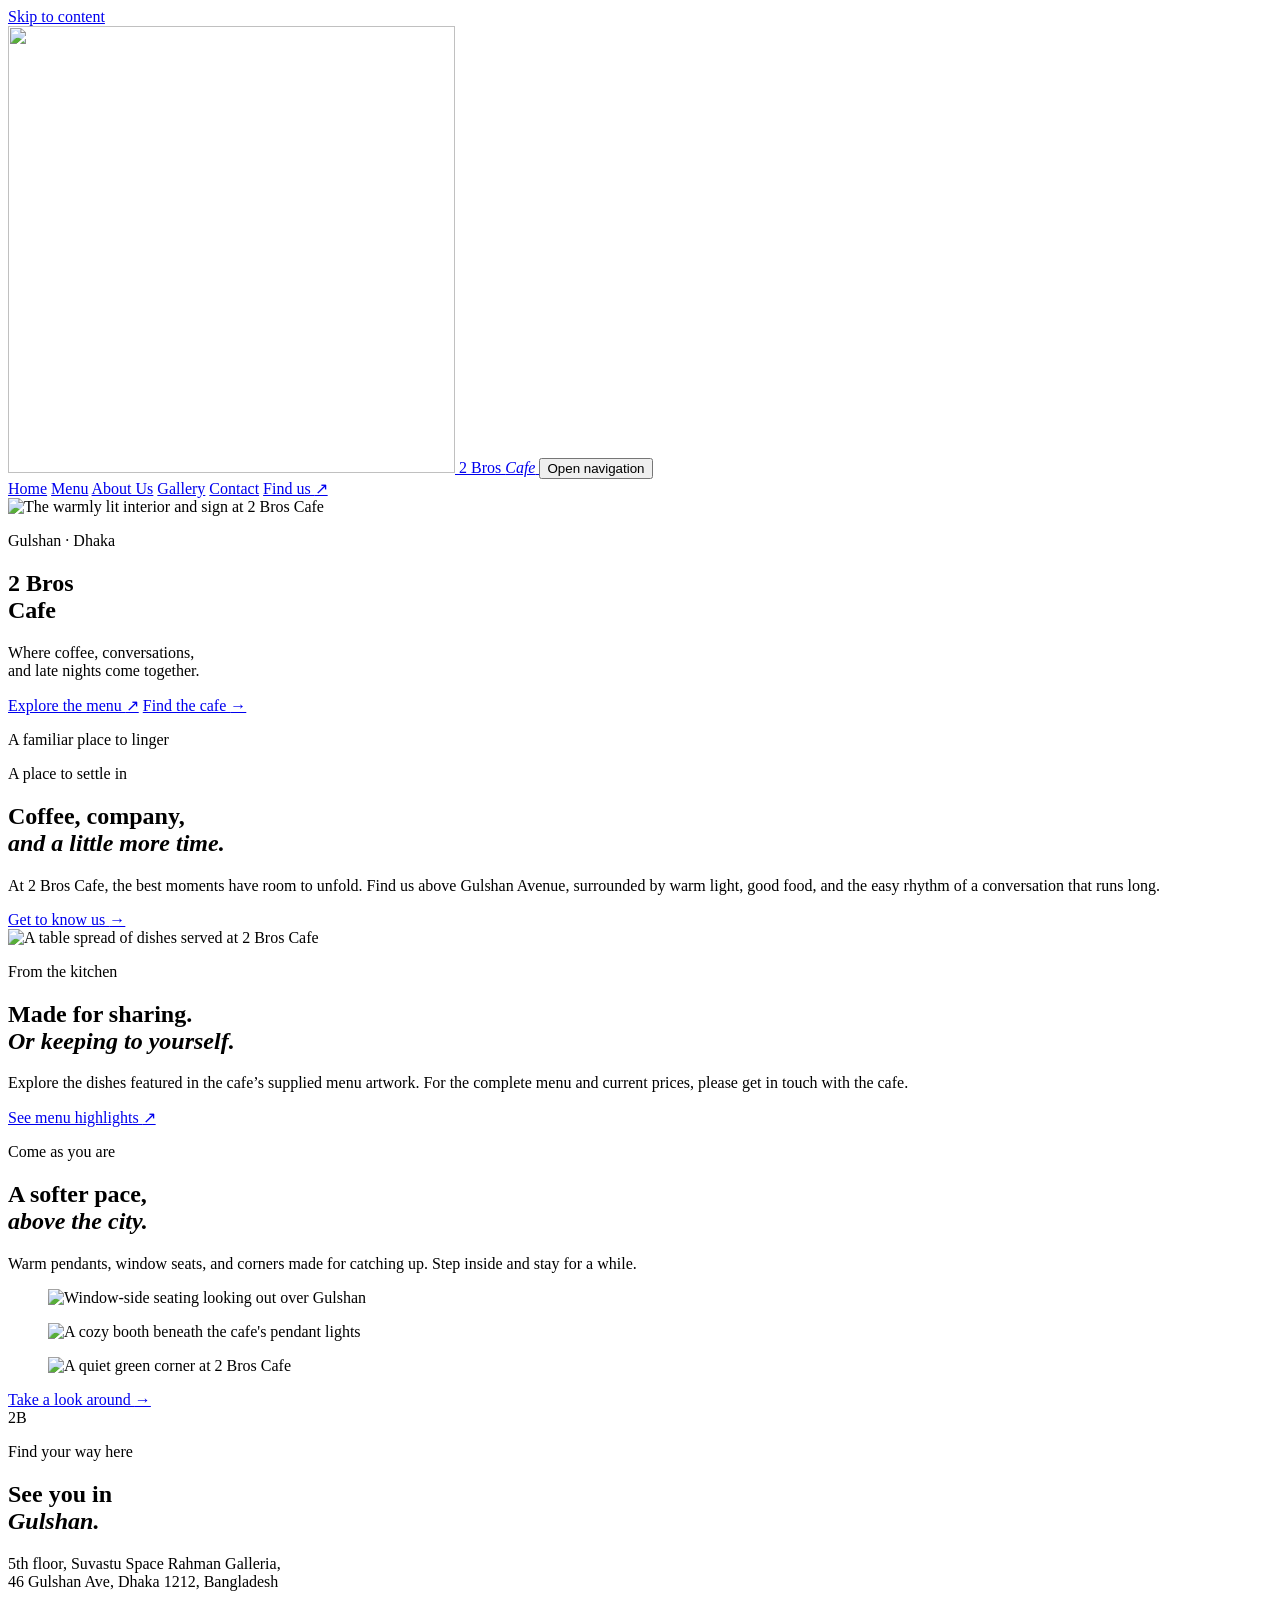
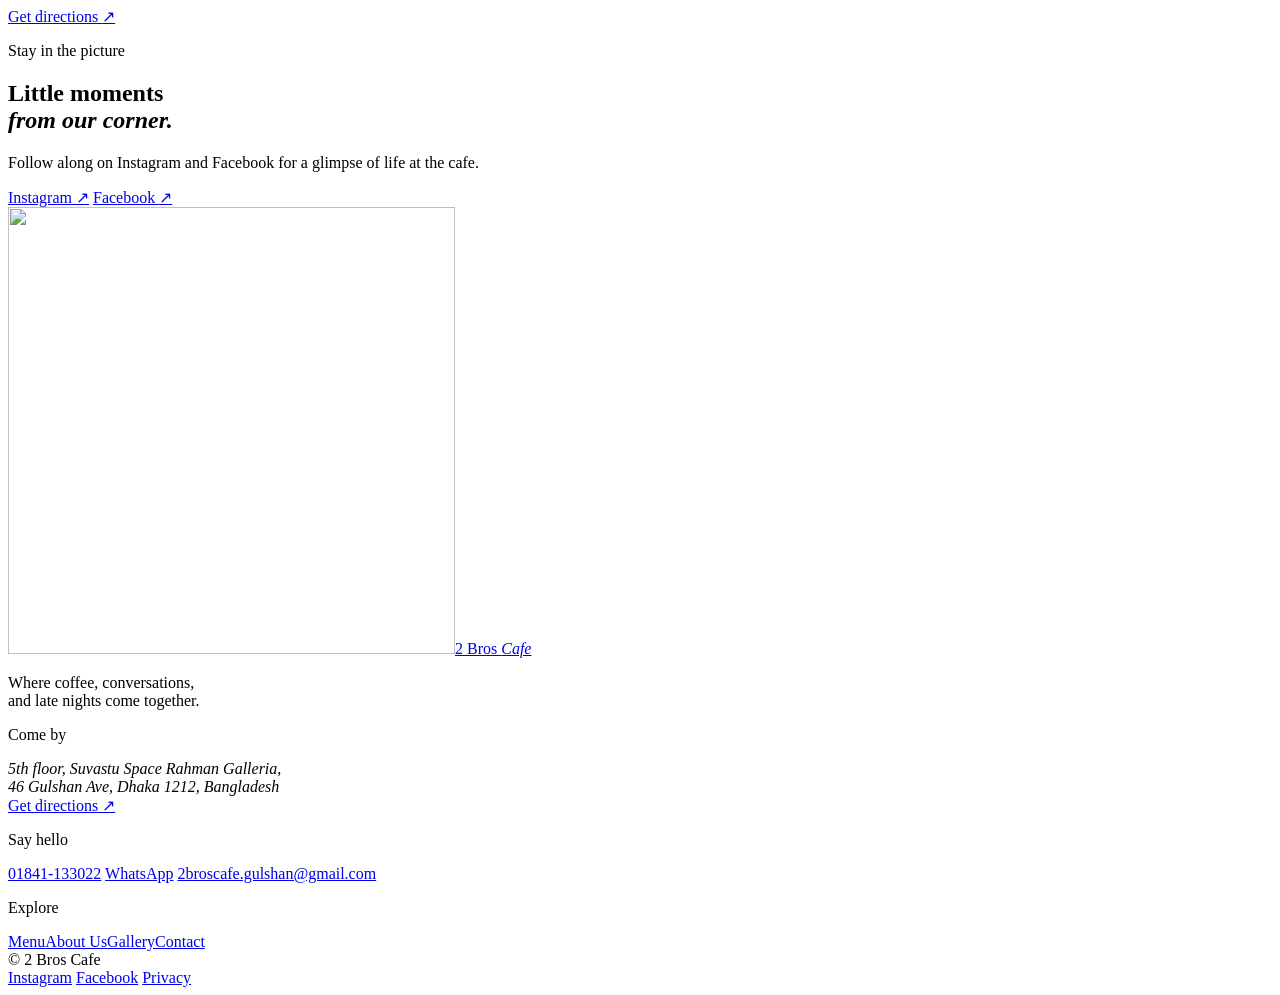
==== index.html @ 43a290ce "Add files via upload" ====
<!doctype html>
<html lang="en">
<head>
  <meta charset="utf-8">
  <meta name="viewport" content="width=device-width, initial-scale=1">
  <meta name="theme-color" content="#18352b">
  <meta name="description" content="Discover 2 Bros Cafe in Gulshan, Dhaka — a place where coffee, conversations, and late nights come together.">
  <meta property="og:type" content="website">
  <meta property="og:title" content="2 Bros Cafe | Gulshan, Dhaka">
  <meta property="og:description" content="Where coffee, conversations, and late nights come together. Visit 2 Bros Cafe in Gulshan, Dhaka.">
  <meta property="og:image" content="Assets/banner.jpg">
  <meta name="twitter:card" content="summary_large_image">
  <title>2 Bros Cafe | Coffee & conversations in Gulshan, Dhaka</title>
  <link rel="icon" href="favicon.svg" type="image/svg+xml">
  <link rel="manifest" href="manifest.webmanifest">
  <link rel="stylesheet" href="css/style.css">
  <link rel="stylesheet" href="css/responsive.css">
  <script src="js/site-config.js" defer></script>
  <script src="js/main.js" defer></script>
  <script type="application/ld+json">
  {
    "@context": "https://schema.org",
    "@type": "CafeOrCoffeeShop",
    "name": "2 Bros Cafe",
    "description": "Where coffee, conversations, and late nights come together.",
    "image": "Assets/banner.jpg",
    "telephone": "+8801841133022",
    "email": "2broscafe.gulshan@gmail.com",
    "address": {
      "@type": "PostalAddress",
      "streetAddress": "5th floor, Suvastu Space Rahman Galleria, 46 Gulshan Ave",
      "addressLocality": "Dhaka",
      "postalCode": "1212",
      "addressCountry": "BD"
    },
    "geo": {
      "@type": "GeoCoordinates",
      "latitude": 23.78345,
      "longitude": 90.41693
    },
    "sameAs": [
      "https://www.facebook.com/2broscafe.gulshan1/",
      "https://www.instagram.com/2broscafegulshan/?hl=en"
    ]
  }
  </script>
</head>
<body>
  <a class="skip-link" href="#main">Skip to content</a>
  <header class="site-header">
    <a class="brand" href="index.html" aria-label="2 Bros Cafe home">
      <img src="Assets/logo.jpg" width="447" height="447" alt="">
      <span>2 Bros <em>Cafe</em></span>
    </a>
    <button class="nav-toggle" type="button" aria-expanded="false" aria-controls="primary-nav">
      <span class="sr-only">Open navigation</span>
      <span class="nav-toggle__line"></span><span class="nav-toggle__line"></span>
    </button>
    <nav class="primary-nav" id="primary-nav" aria-label="Main navigation">
      <a href="index.html" aria-current="page">Home</a>
      <a href="menu.html">Menu</a>
      <a href="about.html">About Us</a>
      <a href="gallery.html">Gallery</a>
      <a href="contact.html">Contact</a>
      <a class="nav-cta" href="contact.html">Find us <span aria-hidden="true">↗</span></a>
    </nav>
  </header>

  <main id="main">
    <section class="hero">
      <img class="hero__image" src="Assets/banner.jpg" width="735" height="272" alt="The warmly lit interior and sign at 2 Bros Cafe" fetchpriority="high">
      <div class="hero__shade"></div>
      <div class="hero__content">
        <p class="eyebrow eyebrow--light">Gulshan · Dhaka</p>
        <h1>2 Bros<br><span>Cafe</span></h1>
        <p class="hero__tagline">Where coffee, conversations,<br class="desktop-break"> and late nights come together.</p>
        <div class="hero__actions">
          <a class="button button--light" href="menu.html">Explore the menu <span aria-hidden="true">↗</span></a>
          <a class="text-link text-link--light" href="contact.html">Find the cafe <span aria-hidden="true">→</span></a>
        </div>
      </div>
      <p class="hero__vertical" aria-hidden="true">A familiar place to linger</p>
    </section>

    <section class="intro section-wrap">
      <p class="eyebrow">A place to settle in</p>
      <div class="intro__grid">
        <h2>Coffee, company,<br><em>and a little more time.</em></h2>
        <div class="intro__copy">
          <p>At 2 Bros Cafe, the best moments have room to unfold. Find us above Gulshan Avenue, surrounded by warm light, good food, and the easy rhythm of a conversation that runs long.</p>
          <a class="text-link" href="about.html">Get to know us <span aria-hidden="true">→</span></a>
        </div>
      </div>
    </section>

    <section class="feature feature--food">
      <div class="feature__image">
        <img src="Assets/food-1.jpg" width="480" height="359" alt="A table spread of dishes served at 2 Bros Cafe" loading="lazy">
      </div>
      <div class="feature__copy">
        <p class="eyebrow eyebrow--light">From the kitchen</p>
        <h2>Made for sharing.<br><em>Or keeping to yourself.</em></h2>
        <p>Explore the dishes featured in the cafe’s supplied menu artwork. For the complete menu and current prices, please get in touch with the cafe.</p>
        <a class="button button--outline-light" href="menu.html">See menu highlights <span aria-hidden="true">↗</span></a>
      </div>
    </section>

    <section class="spaces section-wrap">
      <div class="spaces__heading">
        <div>
          <p class="eyebrow">Come as you are</p>
          <h2>A softer pace,<br><em>above the city.</em></h2>
        </div>
        <p>Warm pendants, window seats, and corners made for catching up. Step inside and stay for a while.</p>
      </div>
      <div class="spaces__images">
        <figure class="spaces__image spaces__image--tall">
          <img src="Assets/interior-7.jpg" width="1080" height="1351" alt="Window-side seating looking out over Gulshan" loading="lazy">
        </figure>
        <figure class="spaces__image spaces__image--wide">
          <img src="Assets/interior-2.jpg" width="494" height="619" alt="A cozy booth beneath the cafe's pendant lights" loading="lazy">
        </figure>
        <figure class="spaces__image spaces__image--small">
          <img src="Assets/interior-11.jpg" width="1080" height="1351" alt="A quiet green corner at 2 Bros Cafe" loading="lazy">
        </figure>
      </div>
      <a class="text-link spaces__link" href="gallery.html">Take a look around <span aria-hidden="true">→</span></a>
    </section>

    <section class="visit-band">
      <div class="visit-band__ornament" aria-hidden="true">2B</div>
      <div>
        <p class="eyebrow eyebrow--light">Find your way here</p>
        <h2>See you in<br><em>Gulshan.</em></h2>
      </div>
      <div class="visit-band__details">
        <p>5th floor, Suvastu Space Rahman Galleria,<br>46 Gulshan Ave, Dhaka 1212, Bangladesh</p>
        <a class="button button--light" href="https://www.google.com/maps/dir/?api=1&amp;destination=23.78345%2C90.41693" target="_blank" rel="noopener noreferrer">Get directions <span aria-hidden="true">↗</span></a>
      </div>
    </section>

    <section class="social-note section-wrap">
      <p class="eyebrow">Stay in the picture</p>
      <h2>Little moments<br><em>from our corner.</em></h2>
      <p>Follow along on Instagram and Facebook for a glimpse of life at the cafe.</p>
      <div class="social-note__links">
        <a class="text-link" href="https://www.instagram.com/2broscafegulshan/?hl=en" target="_blank" rel="noopener noreferrer">Instagram <span aria-hidden="true">↗</span></a>
        <a class="text-link" href="https://www.facebook.com/2broscafe.gulshan1/" target="_blank" rel="noopener noreferrer">Facebook <span aria-hidden="true">↗</span></a>
      </div>
    </section>
  </main>

  <footer class="site-footer">
    <div class="footer-main">
      <div class="footer-brand">
        <a class="brand brand--footer" href="index.html"><img src="Assets/logo.jpg" width="447" height="447" alt=""><span>2 Bros <em>Cafe</em></span></a>
        <p>Where coffee, conversations,<br>and late nights come together.</p>
      </div>
      <div class="footer-contact">
        <p class="footer-label">Come by</p>
        <address>5th floor, Suvastu Space Rahman Galleria,<br>46 Gulshan Ave, Dhaka 1212, Bangladesh</address>
        <a href="https://www.google.com/maps/dir/?api=1&amp;destination=23.78345%2C90.41693" target="_blank" rel="noopener noreferrer">Get directions ↗</a>
      </div>
      <div class="footer-contact">
        <p class="footer-label">Say hello</p>
        <a href="tel:+8801841133022">01841-133022</a>
        <a href="https://wa.me/8801841133022" target="_blank" rel="noopener noreferrer">WhatsApp</a>
        <a href="mailto:2broscafe.gulshan@gmail.com">2broscafe.gulshan@gmail.com</a>
      </div>
      <div class="footer-nav">
        <p class="footer-label">Explore</p>
        <a href="menu.html">Menu</a><a href="about.html">About Us</a><a href="gallery.html">Gallery</a><a href="contact.html">Contact</a>
      </div>
    </div>
    <div class="footer-bottom">
      <span>© <span data-year></span> 2 Bros Cafe</span>
      <div class="footer-social">
        <a href="https://www.instagram.com/2broscafegulshan/?hl=en" target="_blank" rel="noopener noreferrer">Instagram</a>
        <a href="https://www.facebook.com/2broscafe.gulshan1/" target="_blank" rel="noopener noreferrer">Facebook</a>
        <a href="privacy.html">Privacy</a>
      </div>
    </div>
  </footer>
</body>
</html>
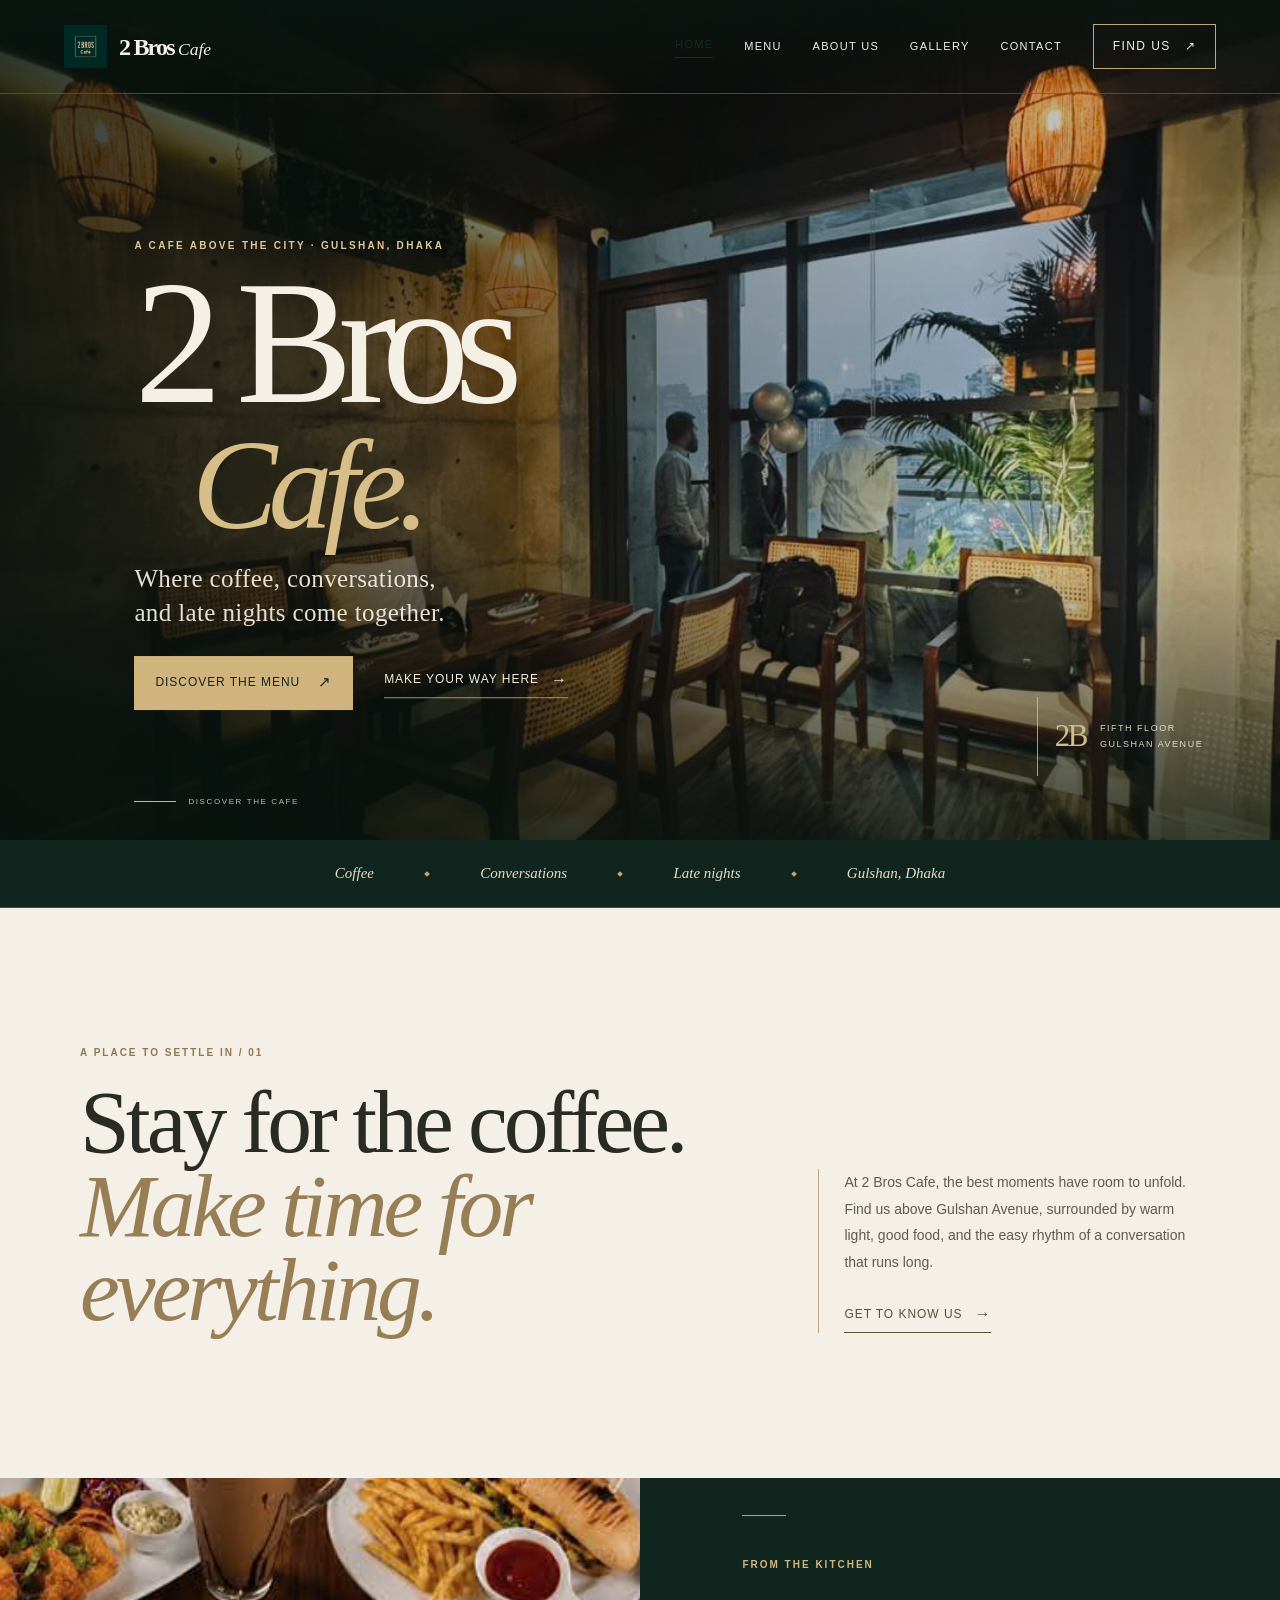
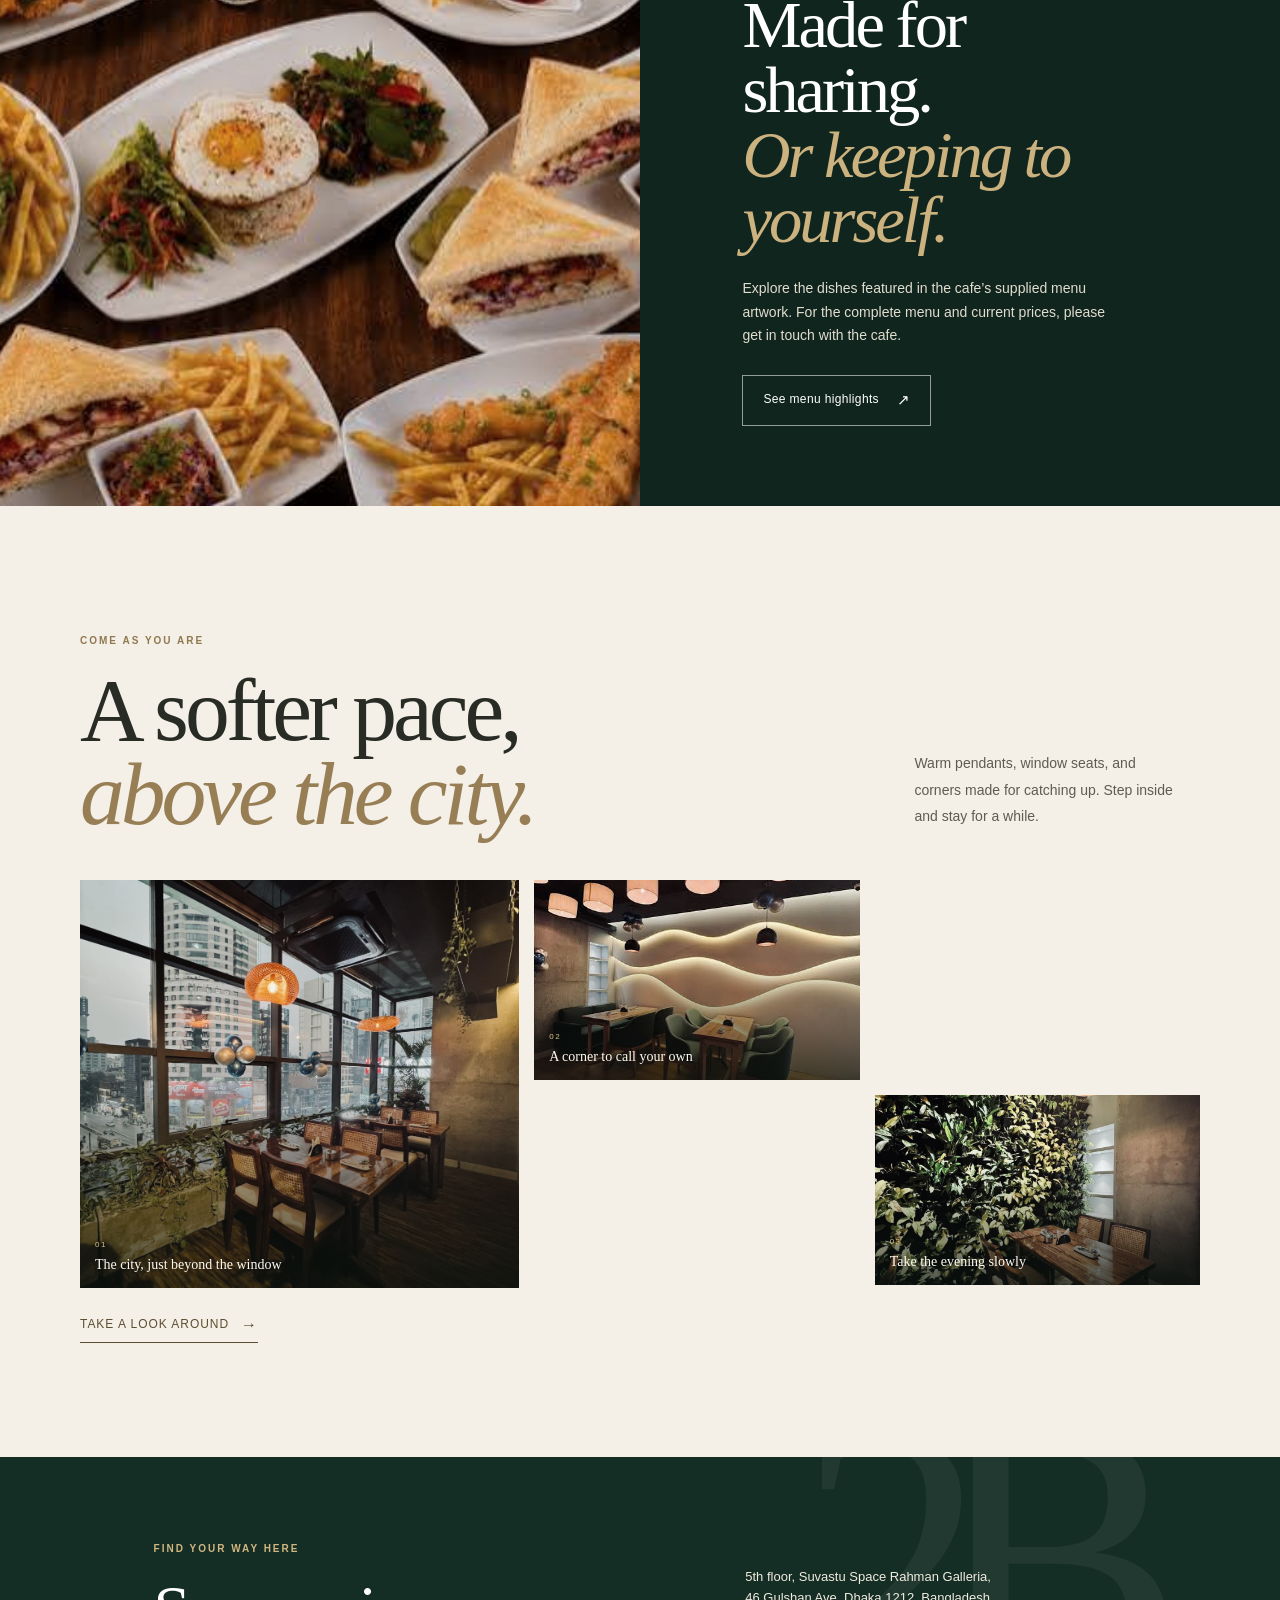
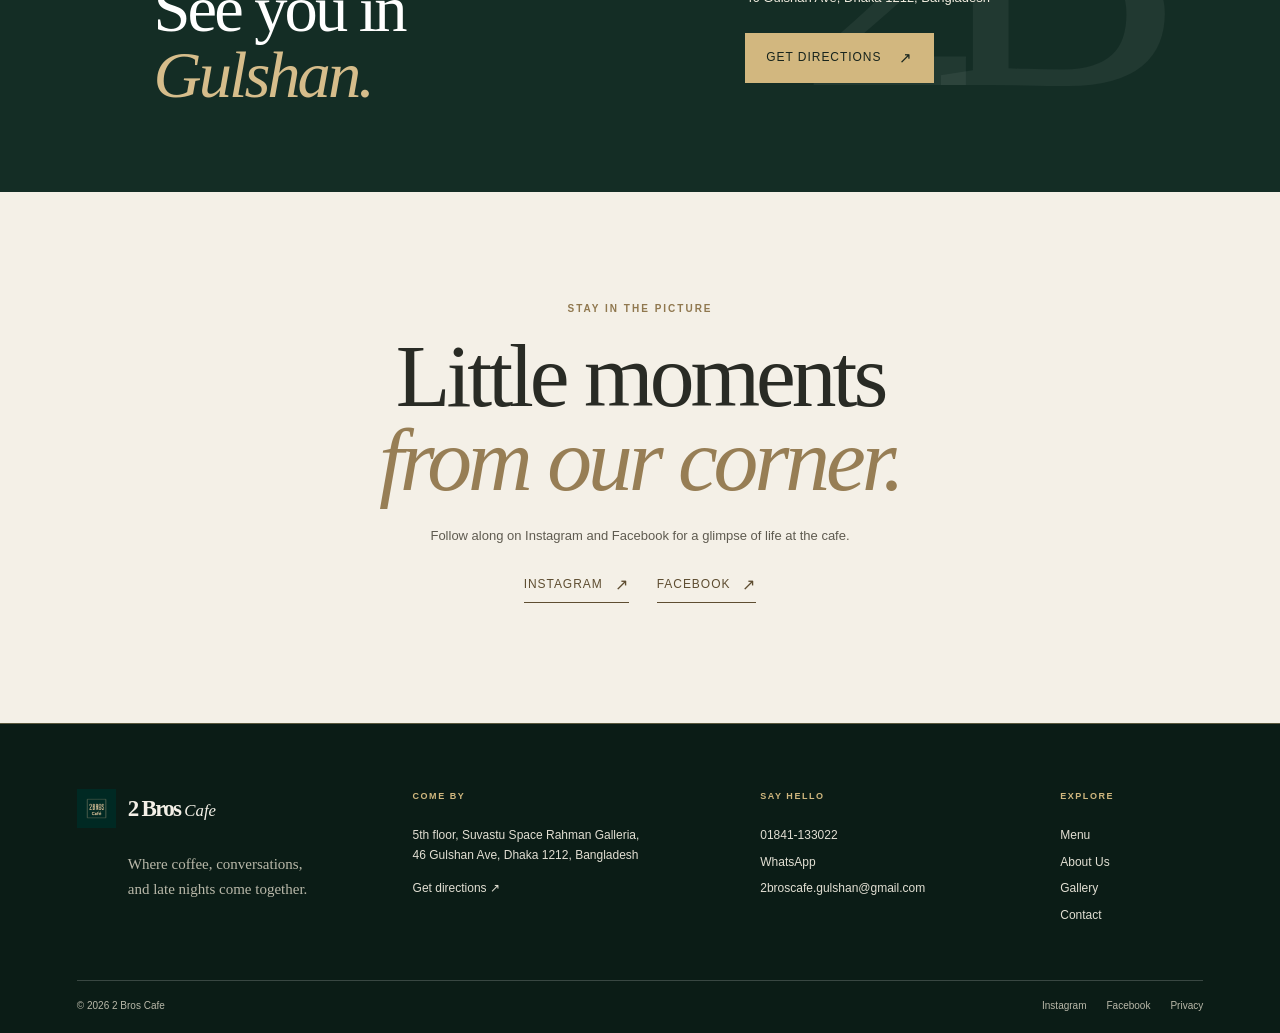
==== commit 0970a84d: "Elevate cafe site with editorial luxury design Co-authored-by: Copilot App <223556219+Copilot@users." ====
--- a/index.html
+++ b/index.html
@@ -47,7 +47,7 @@
 </head>
 <body>
   <a class="skip-link" href="#main">Skip to content</a>
-  <header class="site-header">
+  <header class="site-header site-header--hero">
     <a class="brand" href="index.html" aria-label="2 Bros Cafe home">
       <img src="Assets/logo.jpg" width="447" height="447" alt="">
       <span>2 Bros <em>Cafe</em></span>
@@ -67,25 +67,33 @@
   </header>
 
   <main id="main">
-    <section class="hero">
-      <img class="hero__image" src="Assets/banner.jpg" width="735" height="272" alt="The warmly lit interior and sign at 2 Bros Cafe" fetchpriority="high">
+    <section class="hero hero--premium">
+      <img class="hero__image" src="Assets/interior-10.jpg" width="1080" height="1351" alt="A softly illuminated dining room at 2 Bros Cafe" fetchpriority="high">
       <div class="hero__shade"></div>
       <div class="hero__content">
-        <p class="eyebrow eyebrow--light">Gulshan · Dhaka</p>
-        <h1>2 Bros<br><span>Cafe</span></h1>
+        <p class="eyebrow eyebrow--light">A cafe above the city <span aria-hidden="true">·</span> Gulshan, Dhaka</p>
+        <h1>2 Bros<br><em>Cafe.</em></h1>
         <p class="hero__tagline">Where coffee, conversations,<br class="desktop-break"> and late nights come together.</p>
         <div class="hero__actions">
-          <a class="button button--light" href="menu.html">Explore the menu <span aria-hidden="true">↗</span></a>
-          <a class="text-link text-link--light" href="contact.html">Find the cafe <span aria-hidden="true">→</span></a>
+          <a class="button button--light" href="menu.html">Discover the menu <span aria-hidden="true">↗</span></a>
+          <a class="text-link text-link--light" href="contact.html">Make your way here <span aria-hidden="true">→</span></a>
         </div>
       </div>
-      <p class="hero__vertical" aria-hidden="true">A familiar place to linger</p>
+      <div class="hero__signature">
+        <span class="hero__signature-mark" aria-hidden="true">2B</span>
+        <span>Fifth floor<br>Gulshan Avenue</span>
+      </div>
+      <a class="hero__scroll" href="#first-look"><span class="hero__scroll-line" aria-hidden="true"></span><span>Discover the cafe</span></a>
     </section>
 
-    <section class="intro section-wrap">
-      <p class="eyebrow">A place to settle in</p>
+    <div class="home-ribbon" aria-label="Coffee, conversations, and late nights">
+      <span>Coffee</span><i aria-hidden="true"></i><span>Conversations</span><i aria-hidden="true"></i><span>Late nights</span><i aria-hidden="true"></i><span>Gulshan, Dhaka</span>
+    </div>
+
+    <section class="intro section-wrap" id="first-look">
+      <p class="eyebrow">A place to settle in <span aria-hidden="true">/</span> 01</p>
       <div class="intro__grid">
-        <h2>Coffee, company,<br><em>and a little more time.</em></h2>
+        <h2>Stay for the coffee.<br><em>Make time for everything.</em></h2>
         <div class="intro__copy">
           <p>At 2 Bros Cafe, the best moments have room to unfold. Find us above Gulshan Avenue, surrounded by warm light, good food, and the easy rhythm of a conversation that runs long.</p>
           <a class="text-link" href="about.html">Get to know us <span aria-hidden="true">→</span></a>
@@ -116,12 +124,15 @@
       <div class="spaces__images">
         <figure class="spaces__image spaces__image--tall">
           <img src="Assets/interior-7.jpg" width="1080" height="1351" alt="Window-side seating looking out over Gulshan" loading="lazy">
+          <figcaption><span>01</span> The city, just beyond the window</figcaption>
         </figure>
         <figure class="spaces__image spaces__image--wide">
           <img src="Assets/interior-2.jpg" width="494" height="619" alt="A cozy booth beneath the cafe's pendant lights" loading="lazy">
+          <figcaption><span>02</span> A corner to call your own</figcaption>
         </figure>
         <figure class="spaces__image spaces__image--small">
           <img src="Assets/interior-11.jpg" width="1080" height="1351" alt="A quiet green corner at 2 Bros Cafe" loading="lazy">
+          <figcaption><span>03</span> Take the evening slowly</figcaption>
         </figure>
       </div>
       <a class="text-link spaces__link" href="gallery.html">Take a look around <span aria-hidden="true">→</span></a>
--- a/css/style.css
+++ b/css/style.css
@@ -0,0 +1,382 @@
+@charset "UTF-8";
+:root {
+  color-scheme: light;
+  --forest: #18352b;
+  --forest-deep: #10251e;
+  --ink: #292b25;
+  --muted: #6d6c61;
+  --paper: #f3efe6;
+  --cream: #e7dece;
+  --sage: #a9ad8b;
+  --line: rgba(41, 43, 37, .2);
+  --serif: Georgia, "Times New Roman", serif;
+  --sans: "Segoe UI", Arial, sans-serif;
+}
+* { box-sizing: border-box; }
+html { scroll-behavior: smooth; }
+body { margin: 0; background: var(--paper); color: var(--ink); font-family: var(--sans); font-size: 16px; line-height: 1.65; }
+img { display: block; max-width: 100%; }
+a { color: inherit; }
+button { font: inherit; }
+.sr-only { position: absolute; width: 1px; height: 1px; padding: 0; margin: -1px; overflow: hidden; clip: rect(0,0,0,0); white-space: nowrap; border: 0; }
+.skip-link { position: absolute; top: 12px; left: 12px; z-index: 20; padding: 12px 16px; background: var(--paper); color: var(--forest); transform: translateY(-150%); }
+.skip-link:focus { transform: none; }
+:focus-visible { outline: 3px solid #bc6e3d; outline-offset: 4px; }
+.site-header { height: 82px; padding: 0 clamp(22px, 5vw, 78px); display: flex; align-items: center; justify-content: space-between; background: var(--paper); position: relative; z-index: 5; }
+.brand { display: inline-flex; gap: 12px; align-items: center; text-decoration: none; color: var(--forest); font-family: var(--serif); font-size: 24px; font-weight: 700; letter-spacing: -.06em; line-height: 1; }
+.brand img { width: 43px; height: 43px; object-fit: cover; }
+.brand em { font-size: .73em; font-weight: 400; letter-spacing: 0; }
+.primary-nav { display: flex; align-items: center; gap: clamp(18px, 2.4vw, 38px); }
+.primary-nav a, .footer-main a, .footer-bottom a { text-decoration: none; }
+.primary-nav > a:not(.nav-cta) { font-size: 13px; letter-spacing: .03em; color: #494a42; transition: color .2s ease; }
+.primary-nav > a:hover, .footer-main a:hover, .footer-bottom a:hover { color: #a95732; }
+.primary-nav [aria-current="page"] { color: var(--forest) !important; }
+.primary-nav [aria-current="page"]:not(.nav-cta)::after { content: ""; height: 1px; display: block; background: currentColor; margin-top: 3px; }
+.nav-cta { padding: 11px 17px; color: var(--paper); background: var(--forest); font-size: 12px; letter-spacing: .04em; }
+.nav-cta span { margin-left: 9px; }
+.nav-toggle { display: none; }
+.hero { position: relative; height: min(660px, 72vw); min-height: 500px; overflow: hidden; background: var(--forest-deep); color: white; }
+.hero__image, .hero__shade { position: absolute; inset: 0; width: 100%; height: 100%; }
+.hero__image { object-fit: cover; object-position: center 52%; }
+.hero__shade { background: linear-gradient(90deg, rgba(10,25,19,.83) 0%, rgba(10,25,19,.55) 43%, rgba(10,25,19,.12) 100%), linear-gradient(0deg, rgba(10,25,19,.18), transparent 60%); }
+.hero__content { position: absolute; left: clamp(28px, 11vw, 160px); top: 50%; transform: translateY(-48%); animation: arrive .8s ease-out both; }
+.eyebrow { margin: 0 0 20px; color: #727365; font-size: 10px; font-weight: 700; letter-spacing: .2em; line-height: 1.4; text-transform: uppercase; }
+.eyebrow--light { color: #d3c7ac; }
+h1, h2, p { margin-top: 0; }
+h1, h2 { font-family: var(--serif); font-weight: 400; letter-spacing: -.045em; line-height: .98; }
+h1 em, h2 em { color: #aba98b; font-weight: 400; }
+.hero h1 { margin: 0 0 20px; font-size: clamp(70px, 10.5vw, 145px); line-height: .82; letter-spacing: -.075em; }
+.hero h1 span { font-size: .72em; }
+.hero__tagline { margin-bottom: 27px; color: #f1ecdf; font-family: var(--serif); font-size: clamp(18px, 2vw, 26px); line-height: 1.35; }
+.hero__actions { display: flex; align-items: center; gap: 27px; }
+.button { min-height: 48px; display: inline-flex; align-items: center; justify-content: center; gap: 18px; padding: 12px 20px; text-decoration: none; font-size: 12px; letter-spacing: .03em; transition: background .2s ease, color .2s ease, transform .2s ease; }
+.button:hover { transform: translateY(-2px); }
+.button--light { background: var(--paper); color: var(--forest); }
+.button--light:hover { background: white; }
+.button--dark { background: var(--forest); color: var(--paper); }
+.button--dark:hover { background: var(--forest-deep); }
+.button--outline-light { border: 1px solid rgba(255,255,255,.55); color: white; }
+.button--outline-light:hover { color: var(--forest); background: white; }
+.button span { font-size: 15px; }
+.text-link { display: inline-flex; align-items: center; gap: 12px; color: var(--forest); text-decoration: none; font-size: 12px; border-bottom: 1px solid currentColor; padding-bottom: 4px; }
+.text-link span { font-size: 16px; transition: transform .2s ease; }
+.text-link:hover span { transform: translateX(4px); }
+.text-link--light { color: white; }
+.hero__vertical { position: absolute; right: 32px; bottom: 26px; writing-mode: vertical-rl; color: rgba(255,255,255,.68); font-size: 9px; letter-spacing: .2em; text-transform: uppercase; }
+.section-wrap { width: min(1120px, calc(100% - 48px)); margin-inline: auto; }
+.intro { padding-block: 116px 122px; }
+.intro__grid { display: grid; grid-template-columns: 1.2fr .8fr; align-items: end; gap: 9vw; }
+.intro h2, .spaces h2, .social-note h2, .about-signoff h2 { margin: 0; font-size: clamp(42px, 6.5vw, 82px); }
+.intro__copy { max-width: 410px; padding-bottom: 4px; }
+.intro__copy p, .spaces__heading > p { margin-bottom: 24px; color: #66675d; font-size: 14px; }
+.feature { min-height: 520px; display: grid; grid-template-columns: 1fr 1fr; background: var(--forest); color: white; }
+.feature__image { min-height: 520px; }
+.feature__image img { width: 100%; height: 100%; min-height: 520px; object-fit: cover; }
+.feature__copy { max-width: 590px; align-self: center; padding: 80px clamp(35px, 8vw, 112px); }
+.feature__copy h2, .visit-band h2, .about-details h2, .menu-note h2 { margin-bottom: 25px; font-size: clamp(42px, 5.2vw, 68px); }
+.feature__copy > p:not(.eyebrow), .about-details > div > p:not(.eyebrow), .menu-note > p:not(.eyebrow) { margin: 0 0 28px; color: #e1ddcf; font-size: 14px; }
+.spaces { padding-block: 128px 114px; }
+.spaces__heading { display: flex; align-items: end; justify-content: space-between; gap: 40px; margin-bottom: 44px; }
+.spaces__heading > p { width: 260px; margin: 0 2vw 6px 0; }
+.spaces__images { display: grid; grid-template-columns: 1.02fr .78fr .78fr; grid-template-rows: 200px 190px; gap: 18px; align-items: start; }
+.spaces__image { margin: 0; overflow: hidden; background: var(--cream); }
+.spaces__image img { width: 100%; height: 100%; object-fit: cover; transition: transform .6s ease; }
+.spaces__image:hover img { transform: scale(1.025); }
+.spaces__image--tall { grid-row: span 2; height: 408px; }
+.spaces__image--wide { height: 200px; }
+.spaces__image--small { grid-column: 3; grid-row: 2; height: 190px; }
+.spaces__link { margin-top: 27px; }
+.visit-band { position: relative; display: grid; grid-template-columns: 1fr .8fr; align-items: center; gap: 9vw; overflow: hidden; padding: 85px clamp(28px, 12vw, 165px); background: #7d8065; color: white; }
+.visit-band h2 { margin-bottom: 0; }
+.visit-band__details { z-index: 1; }
+.visit-band__details p { margin-bottom: 24px; color: #f0ecdf; font-size: 13px; }
+.visit-band__ornament { position: absolute; right: 12%; top: -90px; color: rgba(255,255,255,.055); font-family: var(--serif); font-size: 380px; letter-spacing: -.15em; line-height: 1; }
+.social-note { padding-block: 110px 120px; text-align: center; }
+.social-note .eyebrow { margin-bottom: 18px; }
+.social-note h2 { margin-bottom: 23px; }
+.social-note > p:not(.eyebrow) { color: #696a60; font-size: 13px; }
+.social-note__links { display: flex; justify-content: center; gap: 28px; margin-top: 25px; }
+.site-footer { padding: 65px clamp(24px, 6vw, 90px) 18px; background: var(--forest-deep); color: #f0ecdf; }
+.footer-main { display: grid; grid-template-columns: 1.25fr 1.3fr 1.1fr .6fr; gap: 38px; padding-bottom: 54px; }
+.brand--footer { color: var(--paper); font-size: 23px; }
+.brand--footer img { width: 39px; height: 39px; }
+.footer-brand p { margin: 16px 0 0 51px; color: #b9b8a9; font-family: var(--serif); font-size: 15px; }
+.footer-label { margin-bottom: 15px; color: #b7ad94; font-size: 9px; font-weight: 700; letter-spacing: .17em; text-transform: uppercase; }
+.footer-contact, .footer-nav { display: flex; flex-direction: column; align-items: flex-start; gap: 7px; }
+.footer-contact address { margin-bottom: 7px; color: #e2dfd3; font-size: 12px; font-style: normal; }
+.footer-contact a, .footer-nav a { color: #e2dfd3; font-size: 12px; overflow-wrap: anywhere; }
+.footer-bottom { display: flex; justify-content: space-between; padding-top: 17px; border-top: 1px solid rgba(255,255,255,.19); color: #b9b8a9; font-size: 10px; }
+.footer-social { display: flex; gap: 20px; }
+.footer-social a { color: #b9b8a9; }
+.page-hero { position: relative; min-height: 450px; display: flex; align-items: center; justify-content: space-between; padding: 50px clamp(28px, 11vw, 155px); overflow: hidden; background: var(--forest); color: white; }
+.page-hero__copy { z-index: 1; }
+.page-hero h1, .contact-top h1 { margin-bottom: 18px; font-size: clamp(60px, 9vw, 120px); }
+.page-hero__copy > p:last-child { color: #e2dfd3; font-size: 13px; }
+.page-hero > img { width: min(36%, 370px); height: 390px; object-fit: cover; }
+.menu-intro { padding-block: 94px 50px; }
+.menu-intro__row { display: grid; grid-template-columns: 1fr 1fr; gap: 8vw; align-items: end; }
+.menu-intro h2 { margin-bottom: 0; font-size: clamp(44px, 6vw, 76px); }
+.menu-intro__row > p { max-width: 445px; margin: 0 0 5px; color: var(--muted); font-size: 13px; }
+.menu-grid { display: grid; grid-template-columns: repeat(3, 1fr); gap: 46px 25px; padding-block: 30px 110px; }
+.menu-card { margin: 0; }
+.menu-card img { width: 100%; aspect-ratio: 4 / 4.7; object-fit: cover; background: var(--cream); }
+.menu-card--offset { padding-top: 50px; }
+.menu-card__caption { padding-top: 16px; border-top: 1px solid var(--line); margin-top: 15px; }
+.menu-card__caption h2 { margin: 0 0 5px; font-size: 25px; letter-spacing: -.02em; }
+.menu-card__caption p { margin: 0; color: var(--muted); font-size: 10px; letter-spacing: .03em; }
+.menu-note { padding: 77px 24px 82px; text-align: center; background: var(--forest); color: white; }
+.menu-note h2 { margin-bottom: 18px; }
+.menu-note > p:not(.eyebrow) { font-size: 13px; }
+.menu-note .button { margin-top: 4px; }
+.about-opening { display: grid; grid-template-columns: 1fr .85fr; min-height: 650px; align-items: center; padding-left: max(24px, calc((100vw - 1120px) / 2)); }
+.about-opening > * { min-width: 0; }
+.about-opening__copy { max-width: 575px; padding: 70px 7vw 70px 0; }
+.about-opening h1 { margin: 0 0 24px; font-size: clamp(56px, 7.5vw, 100px); }
+.about-opening__copy > p:not(.eyebrow) { max-width: 430px; color: #68695e; font-size: 14px; }
+.about-opening__tagline { margin-bottom: 17px; color: var(--forest) !important; font-family: var(--serif); font-size: 20px !important; }
+.about-opening .text-link { margin-top: 10px; }
+.about-opening__image { align-self: stretch; margin: 0; min-height: 550px; }
+.about-opening__image img { width: 100%; height: 100%; object-fit: cover; }
+.about-details { display: grid; grid-template-columns: 1fr 1fr; min-height: 530px; background: var(--forest); color: white; }
+.about-details > figure { margin: 0; min-height: 530px; }
+.about-details > figure img { width: 100%; height: 100%; object-fit: cover; }
+.about-details > div { align-self: center; max-width: 560px; padding: 70px clamp(32px, 8vw, 110px); }
+.about-details > div > p:not(.eyebrow) { max-width: 400px; }
+.about-signoff { padding-block: 110px 120px; text-align: center; }
+.about-signoff h2 { margin: 0 0 27px; }
+.gallery-heading { padding-block: 93px 50px; }
+.gallery-heading h1, .policy-heading h1 { margin: 0 0 20px; font-size: clamp(58px, 8vw, 105px); }
+.gallery-heading > p:last-child { max-width: 410px; color: var(--muted); font-size: 13px; }
+.gallery-grid { display: grid; grid-template-columns: repeat(3, 1fr); grid-auto-rows: 220px; gap: 17px; padding-bottom: 120px; }
+.gallery-item { position: relative; display: block; min-width: 0; border: 0; padding: 0; overflow: hidden; text-align: left; cursor: zoom-in; background: var(--cream); color: white; }
+.gallery-item img { width: 100%; height: 100%; object-fit: cover; transition: transform .5s ease; }
+.gallery-item:hover img, .gallery-item:focus-visible img { transform: scale(1.035); }
+.gallery-item::after { position: absolute; inset: 35% 0 0; content: ""; background: linear-gradient(transparent, rgba(14,29,23,.68)); }
+.gallery-item span { position: absolute; z-index: 1; left: 18px; bottom: 15px; font-family: var(--serif); font-size: 18px; }
+.gallery-item--wide { grid-column: span 2; }
+.gallery-item--tall { grid-row: span 2; }
+.lightbox { width: min(1000px, calc(100% - 28px)); max-width: none; max-height: 92vh; padding: 55px 65px 35px; border: 0; background: var(--forest-deep); color: white; }
+.lightbox::backdrop { background: rgba(9,17,13,.86); }
+.lightbox figure { margin: 0; text-align: center; }
+.lightbox figure img { max-width: 100%; max-height: 72vh; width: auto; height: auto; margin: 0 auto; object-fit: contain; }
+.lightbox figcaption { margin-top: 12px; color: #d1c9b9; font-family: var(--serif); }
+.lightbox > button { position: absolute; width: 45px; height: 45px; border: 1px solid rgba(255,255,255,.45); border-radius: 50%; color: white; background: transparent; cursor: pointer; }
+.lightbox > button:hover { color: var(--forest); background: white; }
+.lightbox__close { top: 12px; right: 13px; font-size: 27px; }
+.lightbox__previous { top: 50%; left: 12px; font-size: 22px; }
+.lightbox__next { top: 50%; right: 12px; font-size: 22px; }
+.contact-top { display: grid; grid-template-columns: 1fr .72fr; min-height: 470px; background: var(--forest); color: white; }
+.contact-top__copy { align-self: center; padding: 70px 8vw 70px max(28px, calc((100vw - 1120px) / 2)); }
+.contact-top__copy > p:last-child { max-width: 360px; color: #e2dfd3; font-size: 14px; }
+.contact-top > img { width: 100%; height: 470px; object-fit: cover; }
+.contact-details { display: grid; grid-template-columns: .9fr 1.1fr; gap: 10vw; padding-block: 92px 100px; }
+.contact-details h2 { margin: 0 0 16px; font-size: 40px; }
+.contact-address address { margin: 0 0 24px; color: #66675d; font-size: 14px; font-style: normal; }
+.contact-connect > a { display: grid; grid-template-columns: 100px 1fr 18px; gap: 12px; align-items: center; padding: 15px 0; border-bottom: 1px solid var(--line); text-decoration: none; font-family: var(--serif); font-size: 20px; }
+.contact-connect > a span:first-child { color: #77786a; font-family: var(--sans); font-size: 10px; letter-spacing: .1em; text-transform: uppercase; }
+.contact-connect > a span:last-child { font-family: var(--sans); font-size: 14px; }
+.contact-social { display: flex; gap: 20px; padding-top: 18px; }
+.contact-social a { color: var(--forest); font-size: 12px; text-decoration: none; border-bottom: 1px solid currentColor; padding-bottom: 3px; }
+.map-panel { min-height: 385px; display: grid; grid-template-columns: .8fr 1.2fr; background: #e7e2d5; }
+.map-panel__message { align-self: center; max-width: 460px; padding: 55px 5vw 55px max(24px, calc((100vw - 1120px) / 2)); }
+.map-panel__message h2 { margin-bottom: 19px; font-size: clamp(36px, 4vw, 54px); }
+.map-panel__message > p:not(.eyebrow) { color: var(--muted); font-size: 12px; }
+.map-panel__visual { position: relative; min-height: 385px; overflow: hidden; background-color: #d5d4c7; background-image: linear-gradient(32deg, transparent 46%, #c5c6b7 47%, #c5c6b7 49%, transparent 50%), linear-gradient(148deg, transparent 45%, #c5c6b7 46%, #c5c6b7 48%, transparent 49%), linear-gradient(90deg, transparent 30%, #e8e4d7 31%, #e8e4d7 36%, transparent 37%), linear-gradient(0deg, transparent 57%, #e8e4d7 58%, #e8e4d7 63%, transparent 64%); }
+.map-panel__visual::before, .map-panel__visual::after { position: absolute; content: ""; border: 1px solid rgba(84,101,82,.18); border-radius: 50%; width: 360px; height: 360px; left: 40%; top: 42%; transform: translate(-50%,-50%); }
+.map-panel__visual::after { width: 245px; height: 245px; }
+.map-pin { position: absolute; z-index: 1; left: 40%; top: 42%; display: grid; place-items: center; width: 48px; height: 48px; transform: translate(-50%,-50%); border: 2px solid white; border-radius: 50%; background: var(--forest); color: white; font-family: var(--serif); font-size: 13px; box-shadow: 0 4px 12px rgba(0,0,0,.15); }
+.map-panel__coordinates { position: absolute; right: 20px; bottom: 16px; color: #6c6d60; font-size: 9px; letter-spacing: .1em; }
+.policy-heading { padding-block: 95px 35px; }
+.policy-heading > p:last-child { color: var(--muted); font-size: 12px; }
+.policy-copy { max-width: 780px; padding-bottom: 110px; margin-left: max(24px, calc((100vw - 1120px) / 2)); }
+.policy-copy h2 { margin: 36px 0 12px; font-size: 27px; }
+.policy-copy p { color: #626359; font-size: 14px; }
+.policy-copy a { color: var(--forest); }
+.not-found { min-height: 100vh; display: flex; flex-direction: column; }
+.not-found .site-header { width: 100%; }
+.primary-nav--simple { gap: 25px; }
+.not-found__main { width: min(850px, calc(100% - 48px)); margin: auto; padding-block: 80px 105px; }
+.not-found__main h1 { margin: 0 0 21px; font-size: clamp(55px, 8vw, 100px); }
+.not-found__main > p:not(.eyebrow) { max-width: 430px; color: var(--muted); }
+.not-found__links { display: flex; align-items: center; gap: 22px; flex-wrap: wrap; margin-top: 27px; }
+.not-found__footer { display: flex; justify-content: space-between; padding: 20px 6vw; background: var(--forest-deep); color: #d8d3c5; font-size: 11px; }
+.not-found__footer a { color: inherit; }
+@keyframes arrive { from { opacity: 0; transform: translateY(calc(-48% + 15px)); } to { opacity: 1; transform: translateY(-48%); } }
+@media (prefers-reduced-motion: reduce) { *, *::before, *::after { scroll-behavior: auto !important; animation-duration: .01ms !important; animation-iteration-count: 1 !important; transition-duration: .01ms !important; } }
+
+/* Original editorial direction: quieter typography, brass details, and the cafe's own photography. */
+:root {
+  --forest: #142d25;
+  --forest-deep: #0c1d18;
+  --paper: #f4f0e7;
+  --cream: #e8dfd0;
+  --sage: #c1a477;
+  --line: rgba(57, 48, 34, .2);
+  --serif: "Baskerville", "Palatino Linotype", "Book Antiqua", Georgia, serif;
+}
+.site-header {
+  min-height: 84px;
+  border-bottom: 1px solid rgba(148, 127, 87, .3);
+}
+.brand { letter-spacing: -.075em; }
+.primary-nav > a:not(.nav-cta) { font-size: 11px; letter-spacing: .12em; text-transform: uppercase; }
+.nav-cta {
+  padding: 12px 19px;
+  border: 1px solid #a68b5e;
+  background: #a68b5e;
+  color: #fffaf0;
+  letter-spacing: .12em;
+  text-transform: uppercase;
+}
+.nav-cta:hover { background: #856d46; color: white !important; }
+.site-header--hero {
+  position: absolute;
+  inset: 0 0 auto;
+  min-height: 94px;
+  border-bottom-color: rgba(237, 224, 197, .25);
+  background: linear-gradient(180deg, rgba(10, 23, 18, .64), transparent);
+}
+.site-header--hero .brand, .site-header--hero .primary-nav > a:not(.nav-cta) { color: #f4f0e7; }
+.site-header--hero .nav-cta { border-color: #c2a876; background: transparent; color: #f4f0e7; }
+.site-header--hero .nav-cta:hover { background: #a68b5e; }
+.hero--premium {
+  height: min(840px, 100svh);
+  min-height: 650px;
+  background: #101f18;
+}
+.hero--premium .hero__image { object-position: center 43%; animation: hero-arrive 1.1s cubic-bezier(.2,.7,.2,1) both; }
+.hero--premium .hero__shade {
+  background:
+    linear-gradient(90deg, rgba(9, 20, 15, .78) 0%, rgba(9, 20, 15, .57) 34%, rgba(9, 20, 15, .13) 76%, rgba(9, 20, 15, .18) 100%),
+    linear-gradient(0deg, rgba(9, 20, 15, .74), transparent 35%, rgba(9, 20, 15, .1) 78%);
+}
+.hero--premium .hero__content {
+  left: clamp(30px, 10.5vw, 154px);
+  top: 52%;
+  max-width: 760px;
+  transform: translateY(-42%);
+  animation: premium-copy-in .9s .12s both;
+}
+.hero--premium .eyebrow {
+  margin-bottom: 27px;
+  color: #e0c895;
+  font-size: 10px;
+  letter-spacing: .23em;
+}
+.hero--premium h1 {
+  margin-bottom: 24px;
+  color: #f5f0e5;
+  font-size: clamp(88px, 13.7vw, 188px);
+  line-height: .72;
+  letter-spacing: -.085em;
+}
+.hero--premium h1 em {
+  display: inline-block;
+  margin: 11px 0 0 .45em;
+  color: #d7bd88;
+  font-size: .73em;
+  font-weight: 400;
+  letter-spacing: -.07em;
+}
+.hero--premium .hero__tagline {
+  margin: 30px 0 26px;
+  color: rgba(248, 243, 231, .91);
+  font-size: clamp(19px, 2vw, 25px);
+  letter-spacing: .015em;
+}
+.hero--premium .hero__actions { gap: 31px; }
+.hero--premium .button--light {
+  min-height: 54px;
+  border: 1px solid #cfb47d;
+  background: #cfb47d;
+  color: #17241d;
+  letter-spacing: .08em;
+  text-transform: uppercase;
+}
+.hero--premium .button--light:hover { background: #e4d1a5; }
+.hero--premium .text-link--light { border-bottom-color: rgba(224, 200, 149, .7); color: #f3eddf; }
+.hero__signature {
+  position: absolute;
+  right: clamp(28px, 6vw, 88px);
+  bottom: 64px;
+  display: flex;
+  align-items: center;
+  gap: 14px;
+  padding: 13px 0 13px 17px;
+  border-left: 1px solid rgba(220, 196, 146, .75);
+  color: rgba(247, 241, 226, .86);
+  font-size: 9px;
+  letter-spacing: .17em;
+  line-height: 1.7;
+  text-transform: uppercase;
+}
+.hero__signature-mark { color: #d4bc8b; font-family: var(--serif); font-size: 31px; letter-spacing: -.08em; }
+.hero__scroll {
+  position: absolute;
+  bottom: 32px;
+  left: clamp(30px, 10.5vw, 154px);
+  display: inline-flex;
+  align-items: center;
+  gap: 12px;
+  color: rgba(247, 241, 226, .76);
+  font-size: 8px;
+  letter-spacing: .2em;
+  text-decoration: none;
+  text-transform: uppercase;
+}
+.hero__scroll-line { width: 42px; height: 1px; background: #d0b77e; }
+.home-ribbon {
+  display: flex;
+  align-items: center;
+  justify-content: center;
+  gap: clamp(15px, 4vw, 55px);
+  min-height: 68px;
+  padding: 12px 24px;
+  border-bottom: 1px solid rgba(221, 197, 149, .24);
+  background: #10251e;
+  color: #e7dcc5;
+  font-family: var(--serif);
+  font-size: 15px;
+  font-style: italic;
+}
+.home-ribbon i { width: 4px; height: 4px; flex: 0 0 4px; transform: rotate(45deg); background: #c5a66d; }
+.intro { padding-block: 138px 145px; }
+.intro > .eyebrow { color: #90784f; }
+.intro__grid { grid-template-columns: 1.25fr .75fr; gap: 8vw; }
+.intro h2, .spaces h2, .social-note h2, .about-signoff h2 { font-size: clamp(50px, 7vw, 92px); line-height: .94; }
+.intro h2 em, .spaces h2 em, .social-note h2 em, .about-signoff h2 em { color: #977e55; }
+.intro__copy { border-left: 1px solid #bda778; padding: 0 0 0 25px; }
+.intro__copy p, .spaces__heading > p { color: #5f5b50; font-size: 14px; line-height: 1.9; }
+.text-link { color: #5e4d31; letter-spacing: .08em; text-transform: uppercase; }
+.feature { background: #10251e; }
+.feature__image img { filter: saturate(.82); }
+.feature__copy { position: relative; }
+.feature__copy::before { position: absolute; top: 37px; left: clamp(35px, 8vw, 112px); width: 44px; height: 1px; content: ""; background: #bd9f68; }
+.feature__copy h2 em, .visit-band h2 em, .about-details h2 em, .menu-note h2 em { color: #cbb27f; }
+.feature__copy .eyebrow, .visit-band .eyebrow { color: #d1b77f; }
+.spaces__heading .eyebrow { color: #90784f; }
+.spaces__images { grid-template-columns: 1.08fr .8fr .8fr; gap: 15px; }
+.spaces__image { position: relative; background: #182b21; }
+.spaces__image::after { position: absolute; inset: 40% 0 0; content: ""; background: linear-gradient(transparent, rgba(10, 19, 14, .72)); pointer-events: none; }
+.spaces__image img { filter: saturate(.78); }
+.spaces__image figcaption {
+  position: absolute;
+  z-index: 1;
+  right: 15px;
+  bottom: 14px;
+  left: 15px;
+  color: #fffaf0;
+  font-family: var(--serif);
+  font-size: 14px;
+  line-height: 1.3;
+}
+.spaces__image figcaption span { display: block; margin-bottom: 5px; color: #d9bf85; font-family: var(--sans); font-size: 8px; letter-spacing: .18em; }
+.visit-band { background: #142d25; }
+.visit-band h2 em { color: #d6bd8b; }
+.visit-band .button--light { border: 1px solid #d2b77f; background: #d2b77f; color: #17241d; letter-spacing: .08em; text-transform: uppercase; }
+.social-note .eyebrow { color: #90784f; }
+.social-note > p:not(.eyebrow) { color: #5f5b50; }
+.site-footer { border-top: 1px solid rgba(199, 171, 117, .42); background: #0b1c16; }
+.footer-label { color: #d0b77e; }
+@keyframes hero-arrive { from { opacity: .6; transform: scale(1.035); } to { opacity: 1; transform: scale(1); } }
+@keyframes premium-copy-in { from { opacity: 0; translate: 0 18px; } to { opacity: 1; translate: 0 0; } }
--- a/css/responsive.css
+++ b/css/responsive.css
@@ -0,0 +1,169 @@
+@media (max-width: 850px) {
+  .site-header { height: 72px; }
+  .nav-toggle { width: 44px; height: 44px; display: flex; flex-direction: column; justify-content: center; align-items: center; gap: 6px; border: 1px solid var(--line); background: transparent; color: var(--forest); cursor: pointer; }
+  .nav-toggle__line { display: block; width: 17px; height: 1px; background: currentColor; transition: transform .2s ease; }
+  .nav-toggle[aria-expanded="true"] .nav-toggle__line:first-of-type { transform: translateY(3.5px) rotate(45deg); }
+  .nav-toggle[aria-expanded="true"] .nav-toggle__line:last-of-type { transform: translateY(-3.5px) rotate(-45deg); }
+  .primary-nav { position: absolute; top: 100%; right: 0; left: 0; display: none; flex-direction: column; align-items: stretch; gap: 0; padding: 8px 24px 22px; background: var(--paper); border-top: 1px solid var(--line); box-shadow: 0 12px 16px rgba(20,30,22,.08); }
+  .primary-nav.is-open { display: flex; }
+  .primary-nav > a:not(.nav-cta) { padding: 12px 0; border-bottom: 1px solid var(--line); }
+  .primary-nav [aria-current="page"]:not(.nav-cta)::after { display: none; }
+  .nav-cta { margin-top: 12px; text-align: center; }
+  .hero { height: 650px; min-height: 560px; }
+  .hero__image { object-position: 63% center; }
+  .hero__shade { background: linear-gradient(90deg, rgba(10,25,19,.76), rgba(10,25,19,.24)), linear-gradient(0deg, rgba(10,25,19,.2), transparent 70%); }
+  .intro { padding-block: 82px; }
+  .intro__grid { gap: 5vw; }
+  .feature { min-height: 450px; }
+  .feature__image, .feature__image img { min-height: 450px; }
+  .feature__copy { padding: 55px 34px; }
+  .spaces { padding-block: 85px; }
+  .spaces__images { grid-template-rows: 170px 165px; gap: 12px; }
+  .spaces__image--tall { height: 347px; }
+  .spaces__image--wide { height: 170px; }
+  .spaces__image--small { height: 165px; }
+  .footer-main { grid-template-columns: 1fr 1fr; }
+  .about-opening { min-height: 560px; }
+  .about-opening__image { min-height: 500px; }
+  .contact-connect > a { grid-template-columns: 78px 1fr 18px; font-size: 17px; }
+}
+@media (max-width: 600px) {
+  body { font-size: 15px; }
+  .section-wrap { width: calc(100% - 40px); }
+  .site-header { padding-inline: 20px; }
+  .brand { font-size: 22px; }
+  .brand img { width: 39px; height: 39px; }
+  .hero { height: 620px; min-height: 0; }
+  .hero__image { object-position: 64% center; }
+  .hero__content { left: 25px; right: 20px; }
+  .hero h1 { font-size: clamp(76px, 19vw, 110px); }
+  .hero__tagline { font-size: 21px; }
+  .hero__actions { align-items: flex-start; flex-direction: column; gap: 18px; }
+  .hero__vertical { right: 14px; bottom: 18px; font-size: 8px; }
+  .intro { padding-block: 73px 78px; }
+  .intro__grid { grid-template-columns: 1fr; gap: 23px; }
+  .intro h2, .spaces h2, .social-note h2, .about-signoff h2 { font-size: 49px; }
+  .intro__copy p { font-size: 13px; }
+  .feature { grid-template-columns: 1fr; }
+  .feature__image, .feature__image img { min-height: 0; height: 300px; }
+  .feature__copy { padding: 50px 25px 56px; }
+  .feature__copy h2, .visit-band h2, .about-details h2, .menu-note h2 { font-size: 47px; }
+  .spaces { padding-block: 76px 70px; }
+  .spaces__heading { display: block; margin-bottom: 27px; }
+  .spaces__heading > p { width: auto; max-width: 320px; margin-top: 19px; font-size: 13px; }
+  .spaces__images { grid-template-columns: 1fr 1fr; grid-template-rows: 260px 170px; gap: 10px; }
+  .spaces__image--tall { grid-row: span 2; height: 440px; }
+  .spaces__image--wide { height: 170px; }
+  .spaces__image--small { grid-column: 2; grid-row: 2; height: 170px; }
+  .visit-band { grid-template-columns: 1fr; gap: 24px; padding: 60px 25px; }
+  .visit-band__ornament { right: 0; top: 0; font-size: 220px; }
+  .social-note { padding-block: 76px; }
+  .social-note > p:not(.eyebrow) { max-width: 320px; margin-inline: auto; }
+  .site-footer { padding: 46px 22px 18px; }
+  .footer-main { grid-template-columns: 1fr 1fr; gap: 35px 20px; }
+  .footer-brand { grid-column: span 2; }
+  .footer-brand p { margin-left: 0; }
+  .footer-contact address, .footer-contact a, .footer-nav a { font-size: 11px; }
+  .footer-bottom { align-items: flex-start; gap: 15px; flex-direction: column; }
+  .footer-social { gap: 15px; flex-wrap: wrap; }
+  .page-hero { min-height: 490px; align-items: flex-end; padding: 42px 25px; }
+  .page-hero__copy { padding-bottom: 15px; }
+  .page-hero > img { position: absolute; inset: 0; width: 100%; height: 100%; opacity: .46; object-position: center; }
+  .page-hero::after { position: absolute; inset: 0; content: ""; background: linear-gradient(90deg, rgba(13,35,27,.88), rgba(13,35,27,.16)); }
+  .page-hero__copy { z-index: 1; }
+  .page-hero h1 { font-size: 78px; }
+  .menu-intro { padding-block: 68px 28px; }
+  .menu-intro__row { grid-template-columns: 1fr; gap: 18px; }
+  .menu-intro h2 { font-size: 53px; }
+  .menu-grid { grid-template-columns: 1fr 1fr; gap: 28px 13px; padding-block: 20px 75px; }
+  .menu-card--offset { padding-top: 28px; }
+  .menu-card__caption { margin-top: 9px; padding-top: 10px; }
+  .menu-card__caption h2 { font-size: 20px; }
+  .menu-card__caption p { font-size: 9px; }
+  .menu-note { padding-block: 63px; }
+  .about-opening { grid-template-columns: 1fr; padding: 0; }
+  .about-opening__copy { padding: 68px 22px 45px; }
+  .about-opening h1 { font-size: 63px; }
+  .about-opening__image { min-height: 380px; height: 380px; }
+  .about-details { grid-template-columns: minmax(0, 1fr); }
+  .about-details > * { min-width: 0; }
+  .about-details > figure { min-height: 340px; height: 340px; }
+  .about-details > div { padding: 55px 24px 62px; }
+  .about-signoff { padding-block: 76px; }
+  .about-signoff h2 { font-size: 47px; }
+  .gallery-heading { padding-block: 68px 28px; }
+  .gallery-heading h1, .policy-heading h1 { font-size: 69px; }
+  .gallery-grid { grid-template-columns: 1fr 1fr; grid-auto-rows: 180px; gap: 10px; padding-bottom: 78px; }
+  .gallery-item--wide { grid-column: span 2; }
+  .gallery-item--tall { grid-row: span 2; }
+  .gallery-item span { left: 12px; bottom: 11px; font-size: 15px; }
+  .lightbox { width: calc(100% - 12px); padding: 58px 42px 28px; }
+  .lightbox > button { width: 38px; height: 38px; }
+  .lightbox__previous { left: 3px; }
+  .lightbox__next { right: 3px; }
+  .contact-top { grid-template-columns: 1fr; }
+  .contact-top__copy { padding: 62px 24px 45px; }
+  .contact-top h1 { font-size: 69px; }
+  .contact-top > img { height: 275px; }
+  .contact-details { grid-template-columns: 1fr; gap: 50px; padding-block: 68px; }
+  .contact-connect > a { grid-template-columns: 72px minmax(0,1fr) 16px; gap: 7px; font-size: 16px; overflow-wrap: anywhere; }
+  .map-panel { grid-template-columns: 1fr; }
+  .map-panel__message { padding: 60px 22px; }
+  .map-panel__visual { min-height: 280px; }
+  .policy-heading { padding-block: 68px 20px; }
+  .policy-copy { padding-bottom: 75px; }
+  .policy-copy h2 { font-size: 25px; }
+  .not-found .site-header { justify-content: space-between; }
+  .not-found .primary-nav--simple { display: none; }
+  .not-found__main { padding-block: 70px; }
+  .not-found__main h1 { font-size: 60px; }
+  .not-found__links { align-items: flex-start; flex-direction: column; }
+  .not-found__footer { padding-inline: 22px; }
+}
+@media (max-width: 360px) {
+  .page-hero h1, .gallery-heading h1 { font-size: 46px; }
+  .contact-top h1 { font-size: 48px; }
+  .about-opening__image { width: 100%; }
+  .about-details h2 { font-size: 38px; }
+}
+
+@media (max-width: 850px) {
+  .site-header--hero { position: absolute; z-index: 8; }
+  .site-header--hero .nav-toggle { border-color: rgba(232, 215, 178, .62); color: #f4f0e7; }
+  .site-header--hero .primary-nav { border-top-color: rgba(232, 215, 178, .24); background: #10251e; }
+  .site-header--hero .primary-nav > a:not(.nav-cta) { color: #f4f0e7; border-bottom-color: rgba(232, 215, 178, .2); }
+  .site-header--hero .primary-nav .nav-cta { border-color: #c2a876; }
+  .hero--premium { height: min(810px, 100svh); min-height: 650px; }
+  .hero--premium .hero__content { left: 7vw; }
+  .hero--premium h1 { font-size: clamp(88px, 15vw, 145px); }
+  .intro { padding-block: 100px; }
+  .intro__grid { grid-template-columns: 1.1fr .9fr; gap: 5vw; }
+  .intro h2, .spaces h2, .social-note h2, .about-signoff h2 { font-size: clamp(46px, 7vw, 72px); }
+}
+@media (max-width: 600px) {
+  .site-header--hero { min-height: 74px; }
+  .hero--premium { height: min(780px, 100svh); min-height: 650px; }
+  .hero--premium .hero__image { object-position: 55% center; }
+  .hero--premium .hero__shade {
+    background:
+      linear-gradient(90deg, rgba(9, 20, 15, .72), rgba(9, 20, 15, .24)),
+      linear-gradient(0deg, rgba(9, 20, 15, .78), transparent 58%, rgba(9, 20, 15, .22));
+  }
+  .hero--premium .hero__content { top: 49%; left: 24px; right: 18px; transform: translateY(-40%); }
+  .hero--premium .eyebrow { margin-bottom: 23px; font-size: 8px; letter-spacing: .16em; }
+  .hero--premium h1 { margin-bottom: 18px; font-size: clamp(76px, 18vw, 110px); }
+  .hero--premium h1 em { margin-top: 8px; }
+  .hero--premium .hero__tagline { margin-block: 25px 22px; font-size: 19px; }
+  .hero--premium .hero__actions { align-items: flex-start; gap: 18px; }
+  .hero--premium .button--light { min-height: 48px; }
+  .hero__signature { display: none; }
+  .hero__scroll { bottom: 20px; left: 24px; font-size: 7px; }
+  .home-ribbon { min-height: 72px; flex-wrap: wrap; justify-content: center; gap: 8px 15px; padding: 14px 18px; font-size: 13px; }
+  .home-ribbon i { width: 3px; height: 3px; flex-basis: 3px; }
+  .intro { padding-block: 76px 83px; }
+  .intro__grid { grid-template-columns: 1fr; gap: 23px; }
+  .intro h2, .spaces h2, .social-note h2, .about-signoff h2 { font-size: clamp(38px, 11vw, 56px); }
+  .intro__copy { padding-left: 17px; }
+  .spaces__images { grid-template-rows: 260px 170px; }
+  .spaces__image figcaption { right: 10px; bottom: 10px; left: 10px; font-size: 12px; }
+}
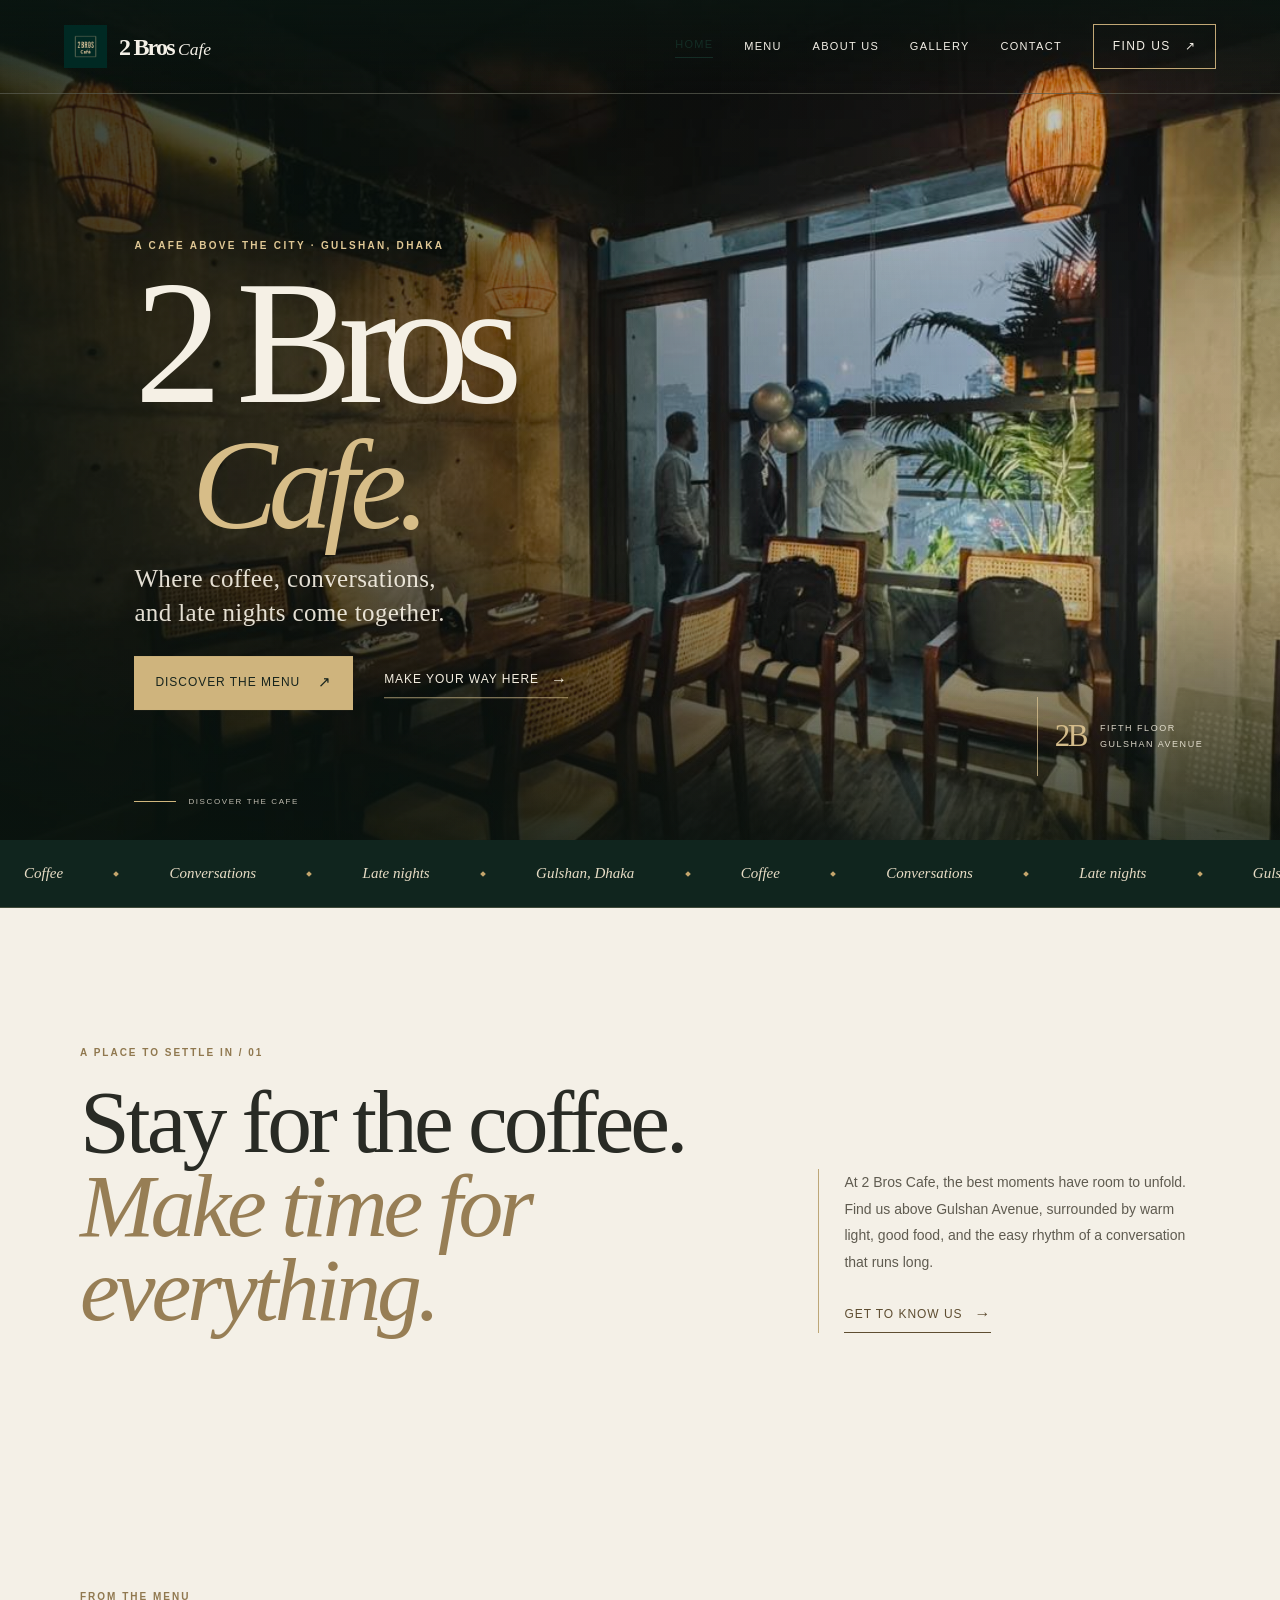
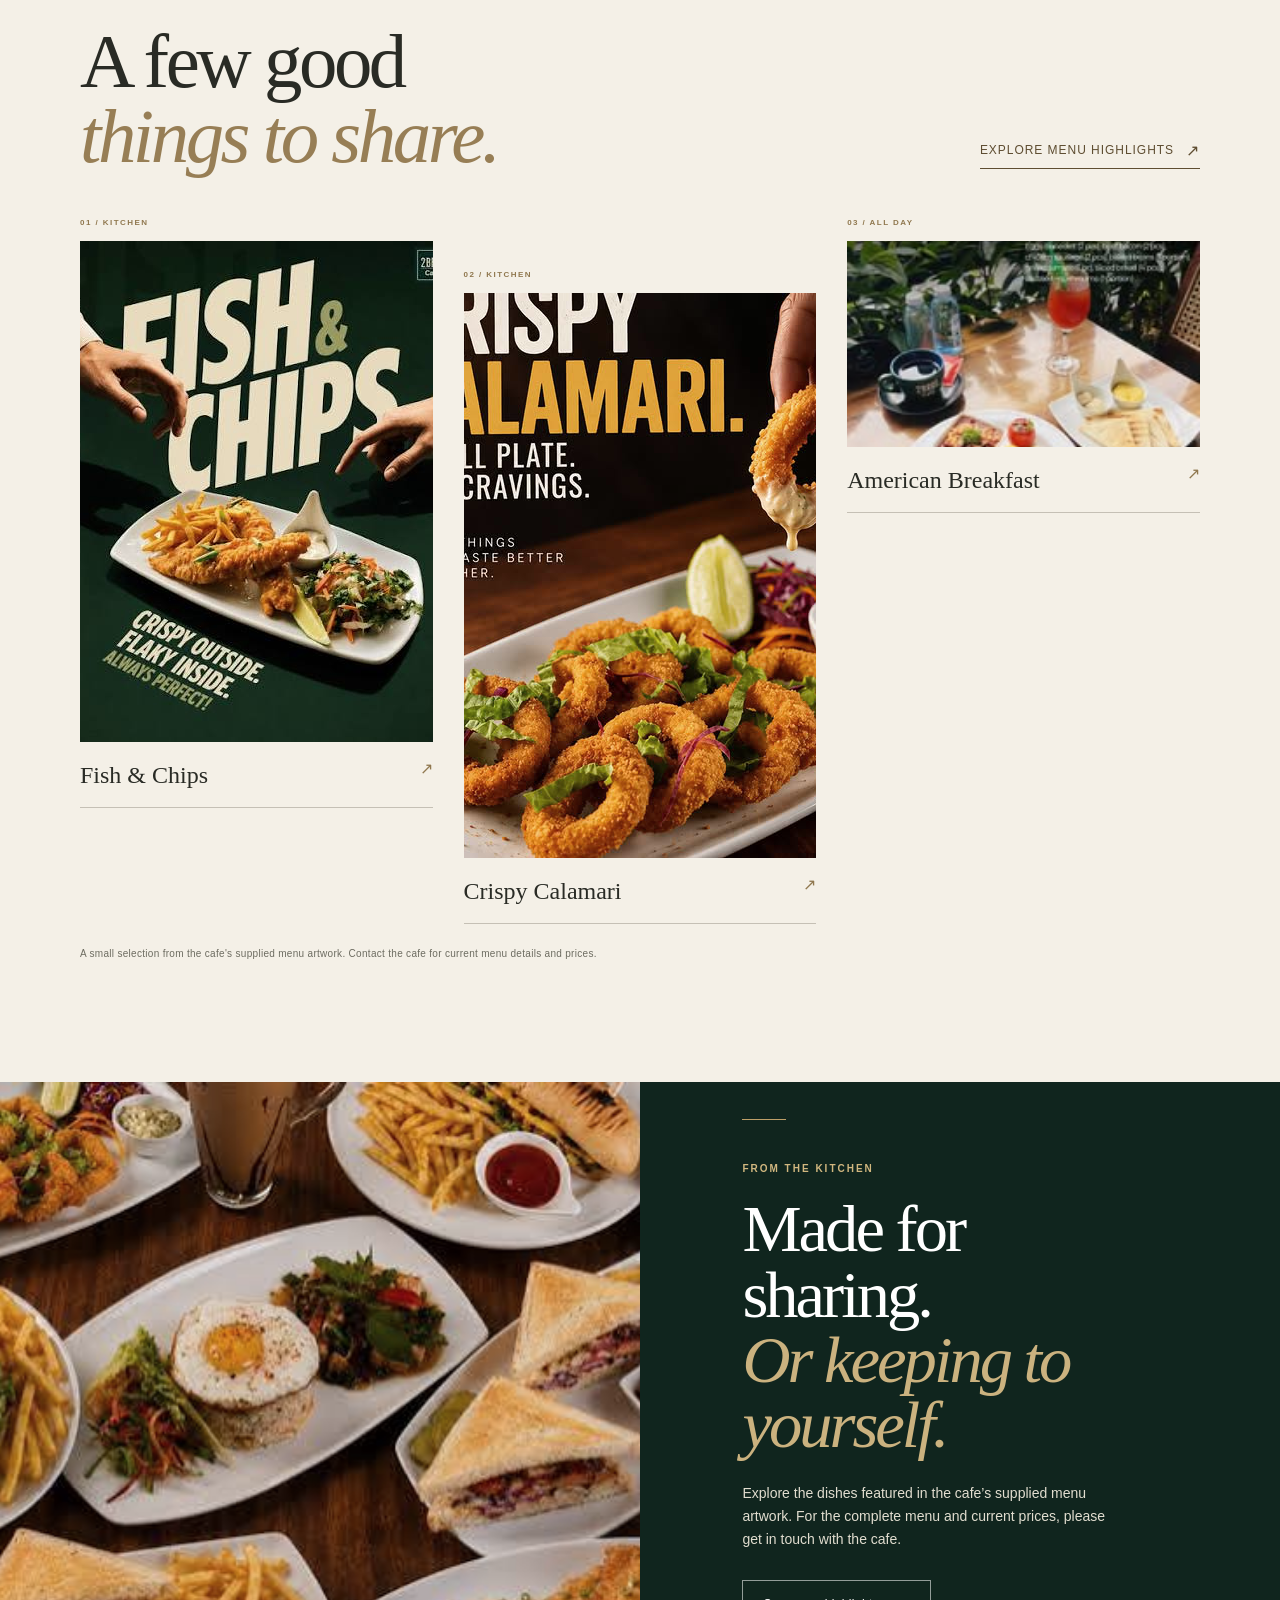
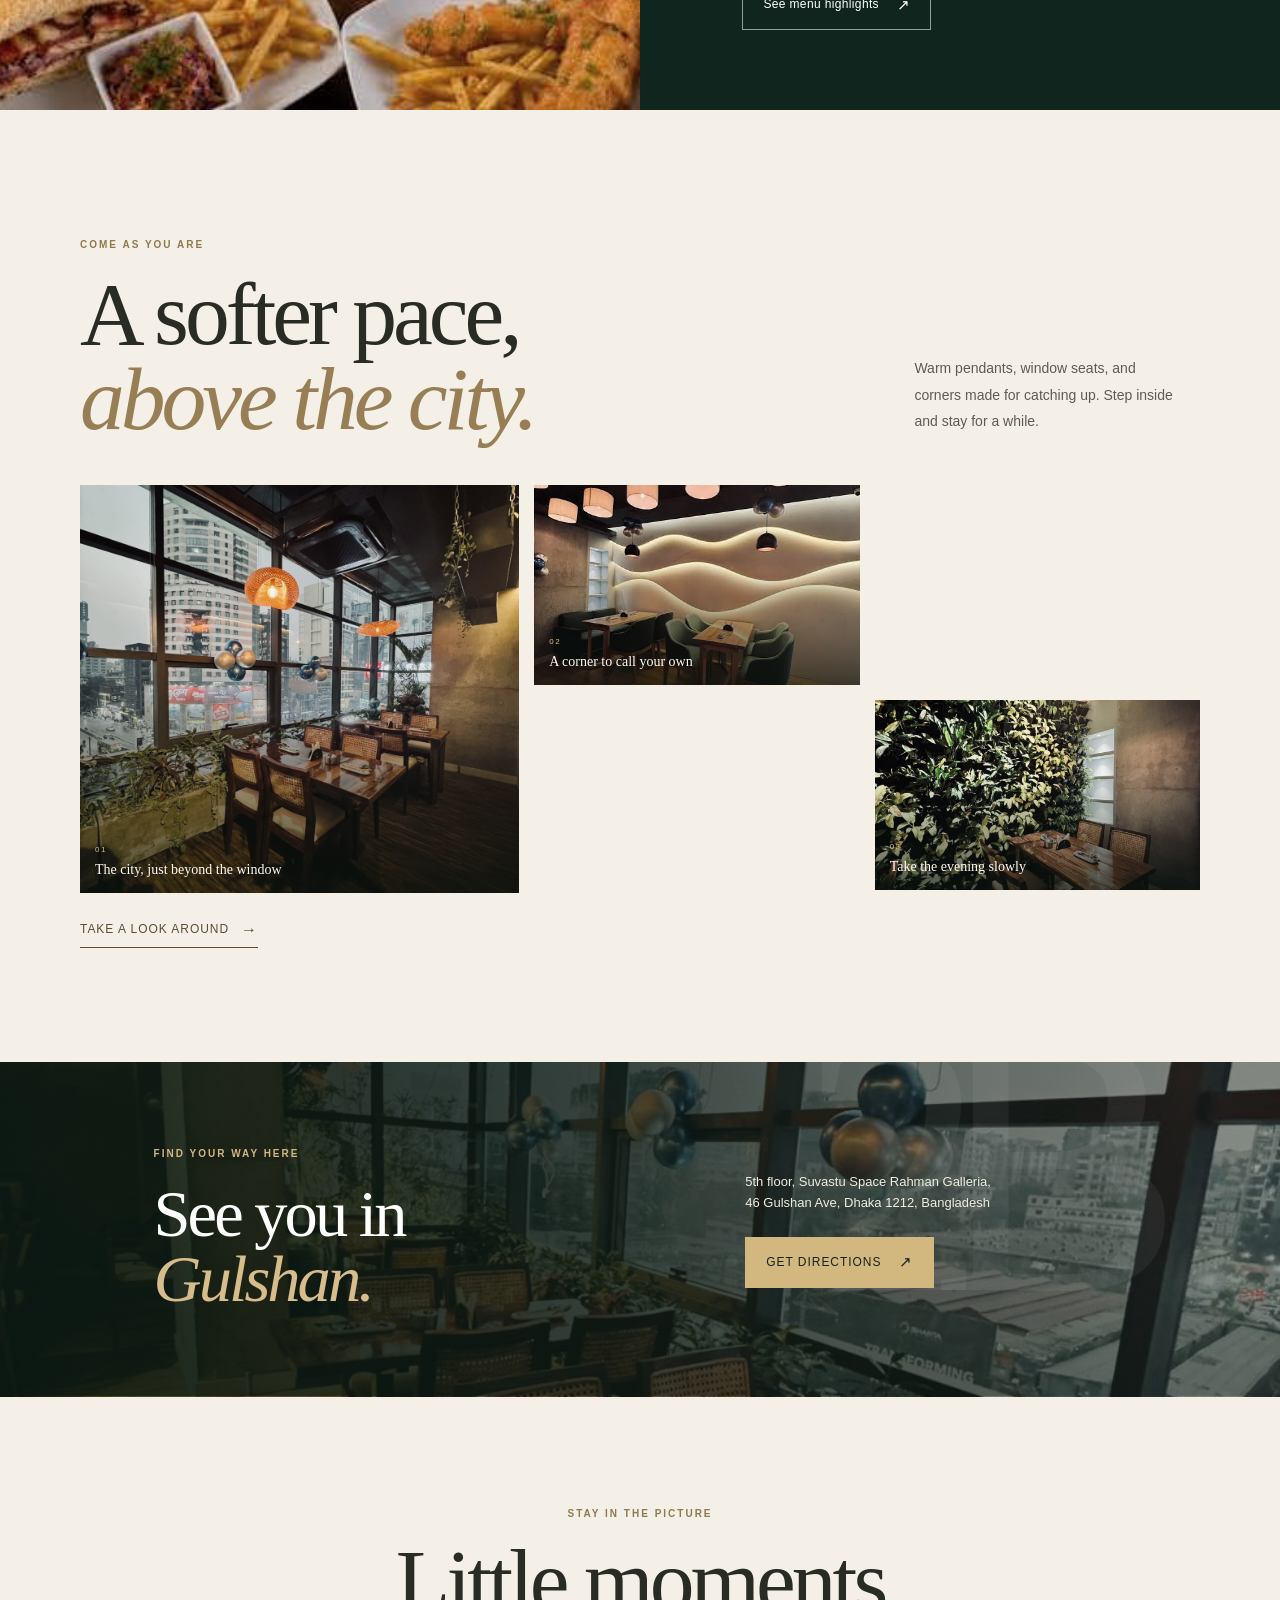
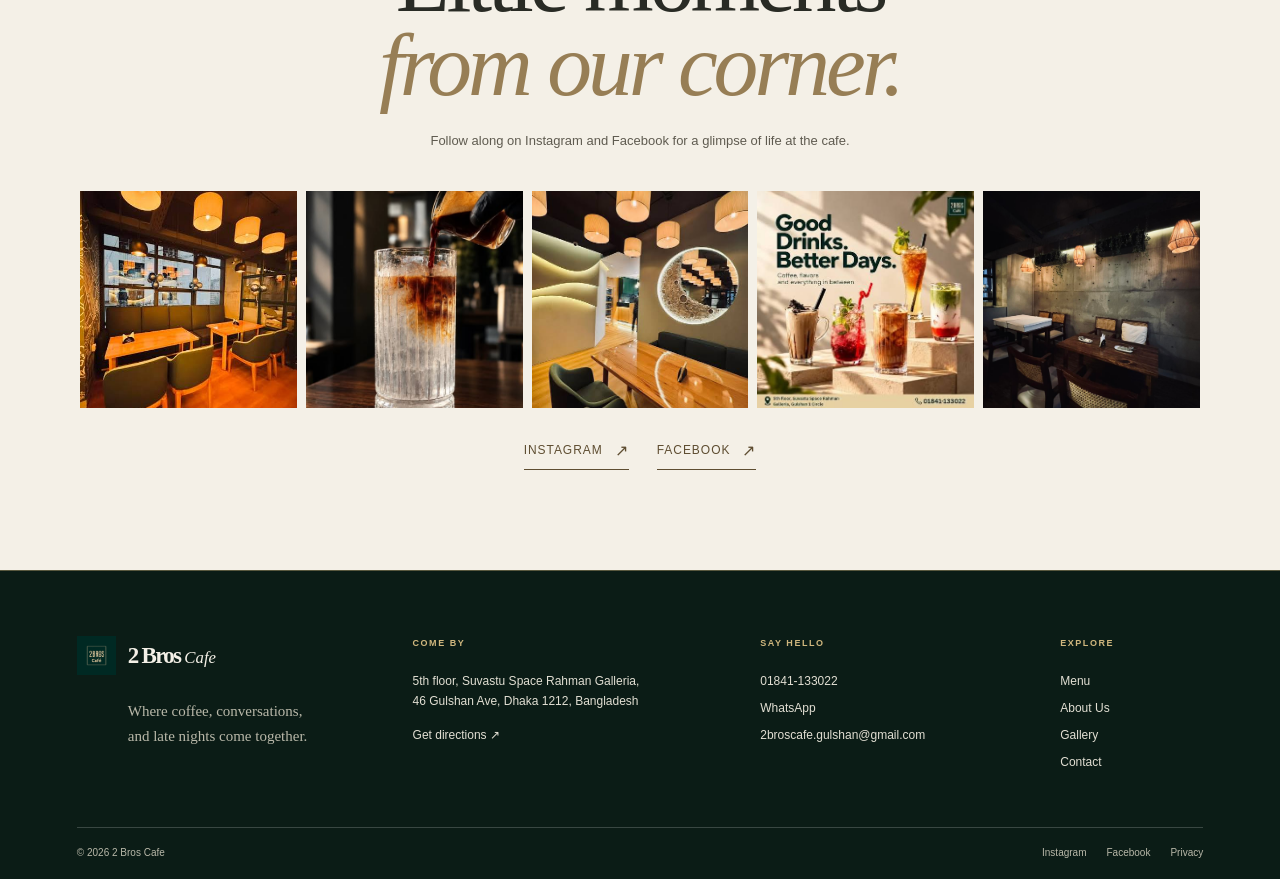
==== commit 56178a6d: "Add immersive cafe homepage experiences Co-authored-by: Copilot App <223556219+Copilot@users.noreply" ====
--- a/index.html
+++ b/index.html
@@ -16,7 +16,7 @@
   <link rel="stylesheet" href="css/style.css">
   <link rel="stylesheet" href="css/responsive.css">
   <script src="js/site-config.js" defer></script>
-  <script src="js/main.js" defer></script>
+  <script src="js/main.js?v=2" defer></script>
   <script type="application/ld+json">
   {
     "@context": "https://schema.org",
@@ -87,10 +87,13 @@
     </section>
 
     <div class="home-ribbon" aria-label="Coffee, conversations, and late nights">
-      <span>Coffee</span><i aria-hidden="true"></i><span>Conversations</span><i aria-hidden="true"></i><span>Late nights</span><i aria-hidden="true"></i><span>Gulshan, Dhaka</span>
+      <div class="home-ribbon__track">
+        <span>Coffee</span><i aria-hidden="true"></i><span>Conversations</span><i aria-hidden="true"></i><span>Late nights</span><i aria-hidden="true"></i><span>Gulshan, Dhaka</span><i aria-hidden="true"></i>
+        <span aria-hidden="true">Coffee</span><i aria-hidden="true"></i><span aria-hidden="true">Conversations</span><i aria-hidden="true"></i><span aria-hidden="true">Late nights</span><i aria-hidden="true"></i><span aria-hidden="true">Gulshan, Dhaka</span><i aria-hidden="true"></i>
+      </div>
     </div>
 
-    <section class="intro section-wrap" id="first-look">
+    <section class="intro section-wrap" id="first-look" data-reveal>
       <p class="eyebrow">A place to settle in <span aria-hidden="true">/</span> 01</p>
       <div class="intro__grid">
         <h2>Stay for the coffee.<br><em>Make time for everything.</em></h2>
@@ -101,6 +104,34 @@
       </div>
     </section>
 
+    <section class="home-menu section-wrap" aria-labelledby="home-menu-title" data-reveal>
+      <div class="home-menu__heading">
+        <div>
+          <p class="eyebrow">From the menu</p>
+          <h2 id="home-menu-title">A few good<br><em>things to share.</em></h2>
+        </div>
+        <a class="text-link" href="menu.html">Explore menu highlights <span aria-hidden="true">↗</span></a>
+      </div>
+      <div class="home-menu__grid">
+        <a class="home-menu__card" href="menu.html">
+          <span class="home-menu__number">01 / KITCHEN</span>
+          <img src="Assets/food-4.jpg" width="399" height="501" alt="Fish and chips featured in the cafe's menu artwork" loading="lazy">
+          <span class="home-menu__caption"><span>Fish &amp; Chips</span><span aria-hidden="true">↗</span></span>
+        </a>
+        <a class="home-menu__card home-menu__card--offset" href="menu.html">
+          <span class="home-menu__number">02 / KITCHEN</span>
+          <img src="Assets/food-7.jpg" width="565" height="565" alt="Crispy calamari with dipping sauce" loading="lazy">
+          <span class="home-menu__caption"><span>Crispy Calamari</span><span aria-hidden="true">↗</span></span>
+        </a>
+        <a class="home-menu__card" href="menu.html">
+          <span class="home-menu__number">03 / ALL DAY</span>
+          <img src="Assets/food-9.jpg" width="206" height="206" alt="Breakfast spread and drinks featured in the cafe's menu artwork" loading="lazy">
+          <span class="home-menu__caption"><span>American Breakfast</span><span aria-hidden="true">↗</span></span>
+        </a>
+      </div>
+      <p class="home-menu__note">A small selection from the cafe's supplied menu artwork. Contact the cafe for current menu details and prices.</p>
+    </section>
+
     <section class="feature feature--food">
       <div class="feature__image">
         <img src="Assets/food-1.jpg" width="480" height="359" alt="A table spread of dishes served at 2 Bros Cafe" loading="lazy">
@@ -113,7 +144,7 @@
       </div>
     </section>
 
-    <section class="spaces section-wrap">
+    <section class="spaces section-wrap" data-reveal>
       <div class="spaces__heading">
         <div>
           <p class="eyebrow">Come as you are</p>
@@ -138,7 +169,7 @@
       <a class="text-link spaces__link" href="gallery.html">Take a look around <span aria-hidden="true">→</span></a>
     </section>
 
-    <section class="visit-band">
+    <section class="visit-band" data-reveal>
       <div class="visit-band__ornament" aria-hidden="true">2B</div>
       <div>
         <p class="eyebrow eyebrow--light">Find your way here</p>
@@ -150,16 +181,42 @@
       </div>
     </section>
 
-    <section class="social-note section-wrap">
+    <section class="social-note" data-reveal>
       <p class="eyebrow">Stay in the picture</p>
       <h2>Little moments<br><em>from our corner.</em></h2>
       <p>Follow along on Instagram and Facebook for a glimpse of life at the cafe.</p>
+      <div class="social-grid section-wrap" aria-label="Scenes from 2 Bros Cafe">
+        <a href="https://www.instagram.com/2broscafegulshan/?hl=en" target="_blank" rel="noopener noreferrer" aria-label="View more cafe photos on Instagram">
+          <img src="Assets/interior-3.jpg" width="399" height="501" alt="Warmly lit seating at 2 Bros Cafe" loading="lazy">
+          <span aria-hidden="true">↗</span>
+        </a>
+        <a href="https://www.instagram.com/2broscafegulshan/?hl=en" target="_blank" rel="noopener noreferrer" aria-label="View more cafe photos on Instagram">
+          <img src="Assets/food-5.jpg" width="512" height="640" alt="A dish served at 2 Bros Cafe" loading="lazy">
+          <span aria-hidden="true">↗</span>
+        </a>
+        <a href="https://www.instagram.com/2broscafegulshan/?hl=en" target="_blank" rel="noopener noreferrer" aria-label="View more cafe photos on Instagram">
+          <img src="Assets/interior-6.jpg" width="494" height="619" alt="A welcoming corner inside 2 Bros Cafe" loading="lazy">
+          <span aria-hidden="true">↗</span>
+        </a>
+        <a href="https://www.instagram.com/2broscafegulshan/?hl=en" target="_blank" rel="noopener noreferrer" aria-label="View more cafe photos on Instagram">
+          <img src="Assets/food-2.jpg" width="447" height="447" alt="Food photographed at 2 Bros Cafe" loading="lazy">
+          <span aria-hidden="true">↗</span>
+        </a>
+        <a href="https://www.instagram.com/2broscafegulshan/?hl=en" target="_blank" rel="noopener noreferrer" aria-label="View more cafe photos on Instagram">
+          <img src="Assets/interior-9.jpg" width="1080" height="1351" alt="Dining space at 2 Bros Cafe" loading="lazy">
+          <span aria-hidden="true">↗</span>
+        </a>
+      </div>
       <div class="social-note__links">
         <a class="text-link" href="https://www.instagram.com/2broscafegulshan/?hl=en" target="_blank" rel="noopener noreferrer">Instagram <span aria-hidden="true">↗</span></a>
         <a class="text-link" href="https://www.facebook.com/2broscafe.gulshan1/" target="_blank" rel="noopener noreferrer">Facebook <span aria-hidden="true">↗</span></a>
       </div>
     </section>
   </main>
+
+  <a class="whatsapp-float" href="https://wa.me/8801841133022?text=Hi%202%20Bros%20Cafe%2C%20I%27d%20like%20to%20know%20more%20about%20visiting." target="_blank" rel="noopener noreferrer">
+    <span class="whatsapp-float__icon" aria-hidden="true">↗</span><span>Chat with the cafe</span>
+  </a>
 
   <footer class="site-footer">
     <div class="footer-main">
--- a/css/style.css
+++ b/css/style.css
@@ -380,3 +380,219 @@
 .footer-label { color: #d0b77e; }
 @keyframes hero-arrive { from { opacity: .6; transform: scale(1.035); } to { opacity: 1; transform: scale(1); } }
 @keyframes premium-copy-in { from { opacity: 0; translate: 0 18px; } to { opacity: 1; translate: 0 0; } }
+
+.site-header:not(.site-header--hero) {
+  position: sticky;
+  top: 0;
+  z-index: 12;
+  background: rgba(244, 240, 231, .96);
+  backdrop-filter: blur(14px);
+  transition: min-height .25s ease, box-shadow .25s ease, background .25s ease;
+}
+.site-header--hero { position: fixed; z-index: 12; }
+.site-header.is-scrolled {
+  min-height: 72px;
+  background: rgba(12, 29, 24, .94);
+  box-shadow: 0 8px 26px rgba(0, 0, 0, .13);
+  backdrop-filter: blur(14px);
+}
+.site-header--hero.is-scrolled { border-bottom-color: rgba(215, 189, 136, .34); }
+.site-header--hero.is-scrolled .primary-nav > a:not(.nav-cta) { color: #f4f0e7; }
+.site-header--hero.is-scrolled .nav-cta { background: #a68b5e; }
+.scroll-progress {
+  position: fixed;
+  z-index: 30;
+  inset: 0 0 auto;
+  height: 2px;
+  pointer-events: none;
+}
+.scroll-progress span {
+  display: block;
+  width: 100%;
+  height: 100%;
+  transform: scaleX(0);
+  transform-origin: left center;
+  background: #d3b77b;
+}
+.home-ribbon { overflow: hidden; justify-content: flex-start; }
+.home-ribbon__track {
+  display: flex;
+  width: max-content;
+  flex: 0 0 max-content;
+  align-items: center;
+  gap: clamp(18px, 4vw, 55px);
+  animation: ribbon-travel 34s linear infinite;
+}
+.home-ribbon:hover .home-ribbon__track { animation-play-state: paused; }
+.home-menu { padding-block: 112px 120px; }
+.home-menu__heading {
+  display: flex;
+  justify-content: space-between;
+  align-items: end;
+  gap: 30px;
+  margin-bottom: 42px;
+}
+.home-menu__heading .eyebrow { color: #90784f; }
+.home-menu__heading h2 { margin: 0; font-size: clamp(49px, 6vw, 78px); }
+.home-menu__heading h2 em { color: #977e55; }
+.home-menu__heading > .text-link { margin-bottom: 5px; }
+.home-menu__grid {
+  display: grid;
+  grid-template-columns: repeat(3, minmax(0, 1fr));
+  align-items: start;
+  gap: clamp(14px, 2.4vw, 34px);
+}
+.home-menu__card {
+  display: block;
+  min-width: 0;
+  color: var(--ink);
+  text-decoration: none;
+}
+.home-menu__card--offset { margin-top: 52px; }
+.home-menu__number {
+  display: block;
+  margin-bottom: 12px;
+  color: #90784f;
+  font-size: 8px;
+  font-weight: 700;
+  letter-spacing: .18em;
+}
+.home-menu__card img {
+  width: 100%;
+  aspect-ratio: 4 / 4.65;
+  object-fit: cover;
+  filter: saturate(.86);
+  transition: filter .35s ease, transform .6s cubic-bezier(.2,.7,.2,1);
+}
+.home-menu__card:hover img, .home-menu__card:focus-visible img {
+  filter: saturate(1);
+  transform: translateY(-5px);
+}
+.home-menu__caption {
+  display: flex;
+  justify-content: space-between;
+  gap: 12px;
+  padding-top: 14px;
+  border-bottom: 1px solid rgba(57, 48, 34, .25);
+  padding-bottom: 11px;
+  font-family: var(--serif);
+  font-size: clamp(18px, 2vw, 24px);
+}
+.home-menu__caption span:last-child {
+  color: #90784f;
+  font-family: var(--sans);
+  font-size: 16px;
+  transition: transform .2s ease;
+}
+.home-menu__card:hover .home-menu__caption span:last-child { transform: translate(3px, -3px); }
+.home-menu__note {
+  margin: 22px 0 0;
+  color: var(--muted);
+  font-size: 10px;
+  letter-spacing: .03em;
+}
+.visit-band {
+  background-color: var(--forest);
+  background-image:
+    linear-gradient(90deg, rgba(10, 25, 19, .93) 0%, rgba(10, 25, 19, .77) 48%, rgba(10, 25, 19, .35) 100%),
+    linear-gradient(0deg, rgba(10, 25, 19, .25), transparent 70%),
+    url("../Assets/interior-8.jpg");
+  background-position: center, center, center 46%;
+  background-size: cover;
+}
+.social-note { padding-bottom: 100px; }
+.social-grid {
+  display: grid;
+  grid-template-columns: repeat(5, minmax(0, 1fr));
+  gap: 9px;
+  margin-block: 40px 30px;
+}
+.social-grid a {
+  position: relative;
+  min-width: 0;
+  overflow: hidden;
+  aspect-ratio: 1;
+  background: var(--cream);
+}
+.social-grid a::after {
+  position: absolute;
+  inset: 0;
+  content: "";
+  background: rgba(12, 29, 24, .2);
+  opacity: 0;
+  transition: opacity .25s ease;
+}
+.social-grid img {
+  width: 100%;
+  height: 100%;
+  object-fit: cover;
+  transition: transform .6s cubic-bezier(.2,.7,.2,1);
+}
+.social-grid a > span {
+  position: absolute;
+  z-index: 1;
+  top: 50%;
+  left: 50%;
+  color: white;
+  font-size: 22px;
+  opacity: 0;
+  transform: translate(-50%, -40%);
+  transition: opacity .25s ease, transform .25s ease;
+}
+.social-grid a:hover img, .social-grid a:focus-visible img { transform: scale(1.06); }
+.social-grid a:hover::after, .social-grid a:focus-visible::after, .social-grid a:hover > span, .social-grid a:focus-visible > span {
+  opacity: 1;
+}
+.social-grid a:hover > span, .social-grid a:focus-visible > span { transform: translate(-50%, -50%); }
+.whatsapp-float {
+  position: fixed;
+  z-index: 11;
+  right: 24px;
+  bottom: 24px;
+  display: inline-flex;
+  min-height: 52px;
+  align-items: center;
+  gap: 11px;
+  padding: 9px 18px 9px 10px;
+  border: 1px solid rgba(236, 221, 190, .32);
+  border-radius: 999px;
+  background: #142d25;
+  box-shadow: 0 10px 32px rgba(9, 20, 15, .26);
+  color: #fffaf0;
+  font-size: 10px;
+  font-weight: 600;
+  letter-spacing: .09em;
+  text-decoration: none;
+  text-transform: uppercase;
+  opacity: 0;
+  pointer-events: none;
+  transform: translateY(12px);
+  transition: opacity .25s ease, transform .2s ease, background .2s ease, box-shadow .2s ease;
+}
+.has-scrolled .whatsapp-float { opacity: 1; pointer-events: auto; transform: none; }
+.whatsapp-float:hover {
+  transform: translateY(-3px);
+  background: #1d4436;
+  box-shadow: 0 14px 36px rgba(9, 20, 15, .33);
+}
+.whatsapp-float__icon {
+  display: grid;
+  width: 32px;
+  height: 32px;
+  place-items: center;
+  border-radius: 50%;
+  background: #d0b77e;
+  color: #10251e;
+  font-size: 15px;
+}
+.has-motion [data-reveal] {
+  opacity: 0;
+  transform: translateY(28px);
+  transition: opacity .75s ease, transform .75s cubic-bezier(.2,.7,.2,1);
+}
+.has-motion [data-reveal].is-visible { opacity: 1; transform: none; }
+@keyframes ribbon-travel { to { transform: translateX(-50%); } }
+@media (prefers-reduced-motion: reduce) {
+  .home-ribbon__track { animation: none; }
+  .has-motion [data-reveal] { opacity: 1; transform: none; transition: none; }
+}
--- a/css/responsive.css
+++ b/css/responsive.css
@@ -167,3 +167,36 @@
   .spaces__images { grid-template-rows: 260px 170px; }
   .spaces__image figcaption { right: 10px; bottom: 10px; left: 10px; font-size: 12px; }
 }
+
+@media (max-width: 850px) {
+  .site-header--hero { position: fixed; z-index: 12; }
+  .home-menu { padding-block: 85px 90px; }
+  .home-menu__card--offset { margin-top: 34px; }
+  .social-grid { gap: 7px; }
+  .visit-band {
+    background-image:
+      linear-gradient(90deg, rgba(10, 25, 19, .9), rgba(10, 25, 19, .6)),
+      url("../Assets/interior-8.jpg");
+    background-position: center, center;
+  }
+}
+@media (max-width: 600px) {
+  .site-header--hero { min-height: 74px; }
+  .site-header--hero.is-scrolled { min-height: 68px; }
+  .home-ribbon { flex-wrap: nowrap; justify-content: flex-start; }
+  .home-ribbon__track { gap: 17px; }
+  .home-menu { padding-block: 72px 78px; }
+  .home-menu__heading { align-items: flex-start; flex-direction: column; gap: 19px; margin-bottom: 27px; }
+  .home-menu__heading h2 { font-size: clamp(42px, 11vw, 58px); }
+  .home-menu__heading > .text-link { margin: 0; }
+  .home-menu__grid { grid-template-columns: repeat(2, minmax(0, 1fr)); gap: 25px 13px; }
+  .home-menu__card--offset { margin-top: 0; }
+  .home-menu__card img { aspect-ratio: 1 / 1.14; }
+  .home-menu__caption { padding-top: 10px; padding-bottom: 8px; font-size: 16px; }
+  .home-menu__caption span:last-child { font-size: 13px; }
+  .home-menu__note { font-size: 9px; line-height: 1.7; }
+  .social-note { padding-bottom: 76px; }
+  .social-grid { grid-template-columns: repeat(3, minmax(0, 1fr)); gap: 6px; margin-block: 28px 24px; }
+  .whatsapp-float { right: 14px; bottom: 14px; min-height: 47px; padding-right: 13px; font-size: 9px; }
+  .whatsapp-float__icon { width: 29px; height: 29px; }
+}
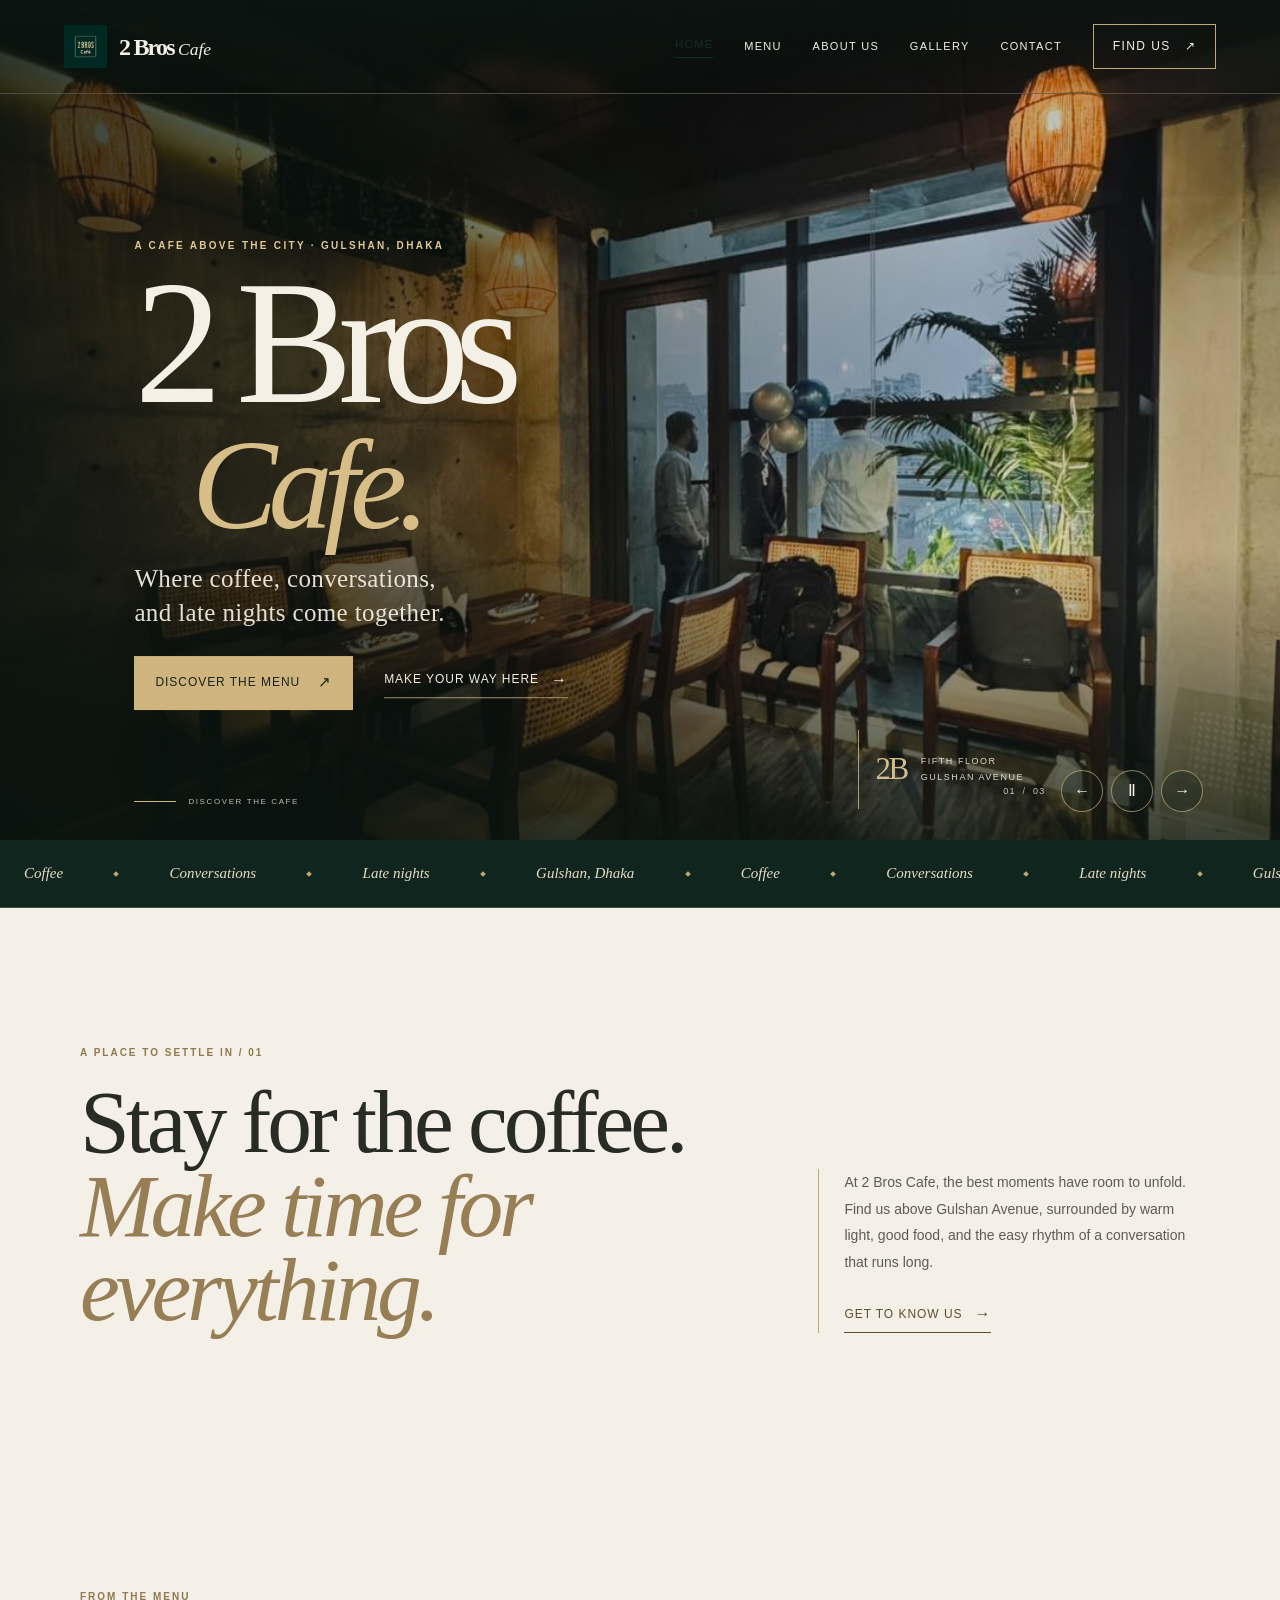
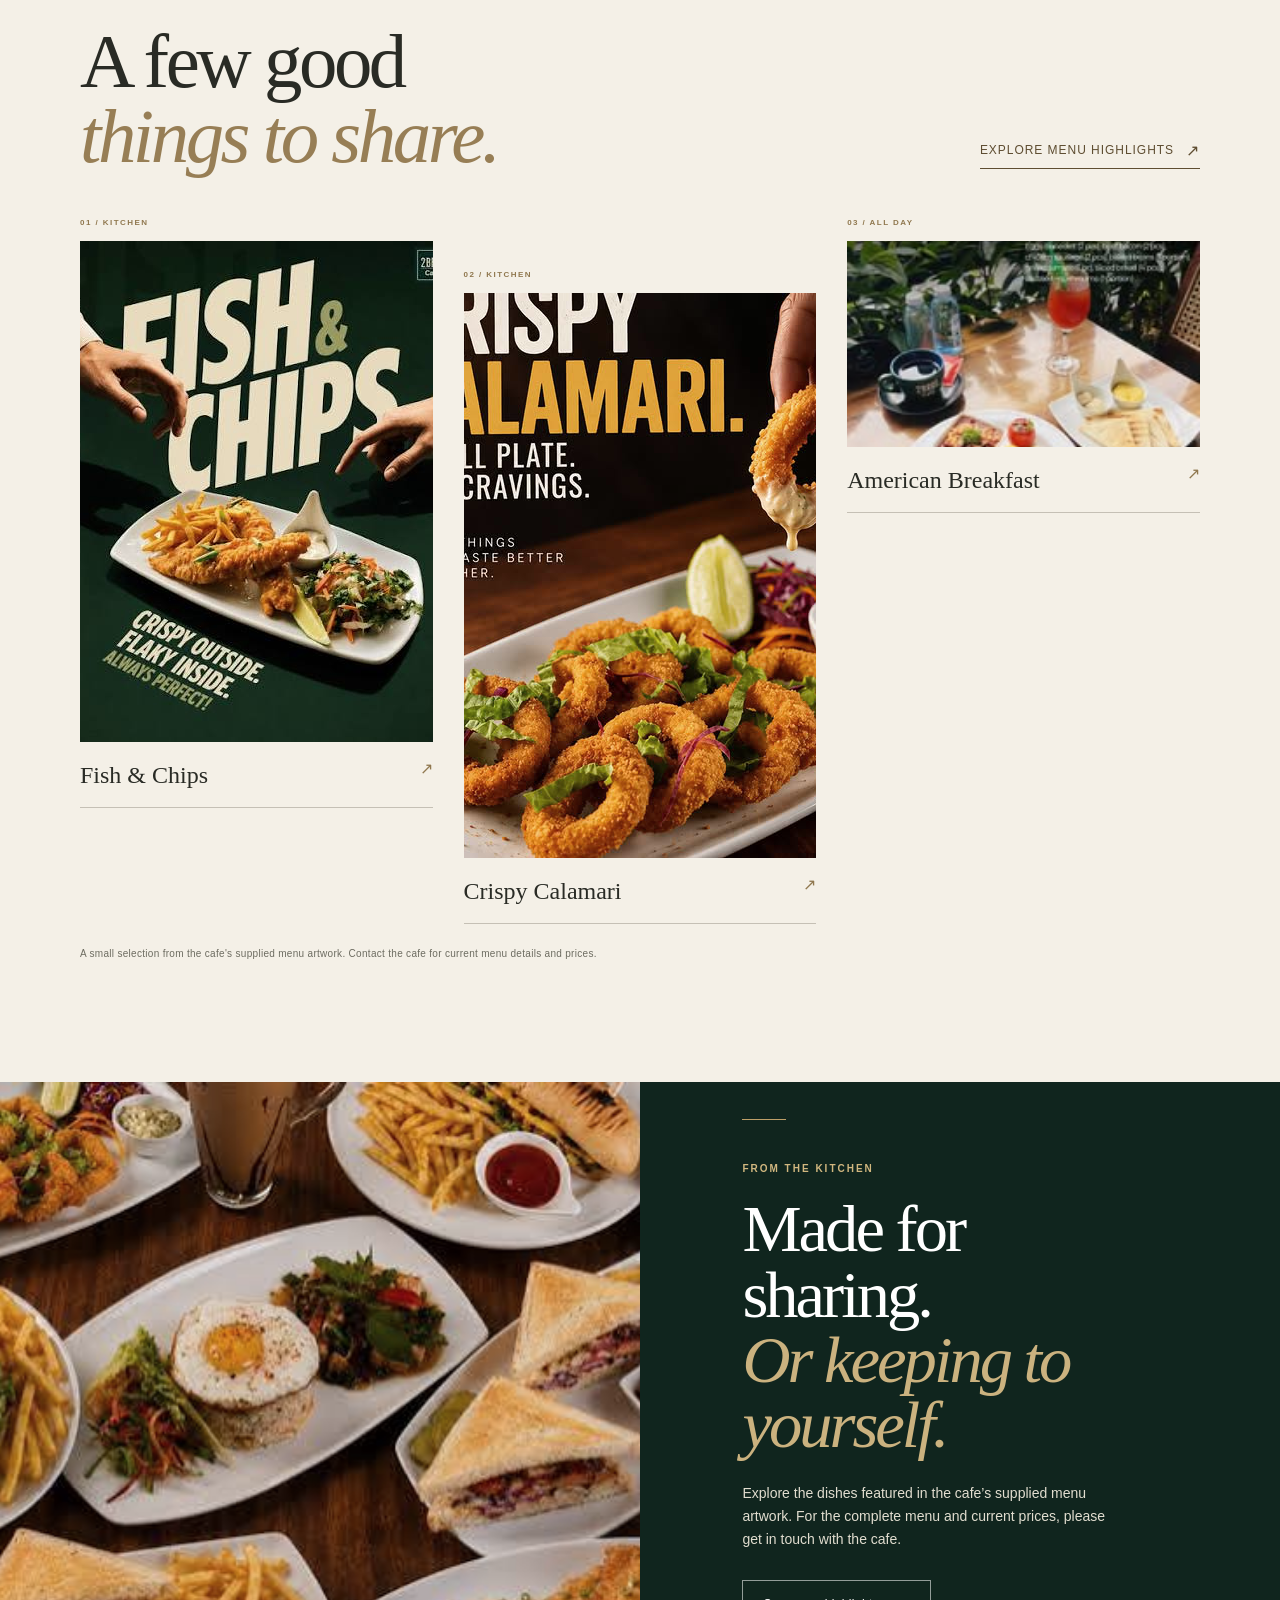
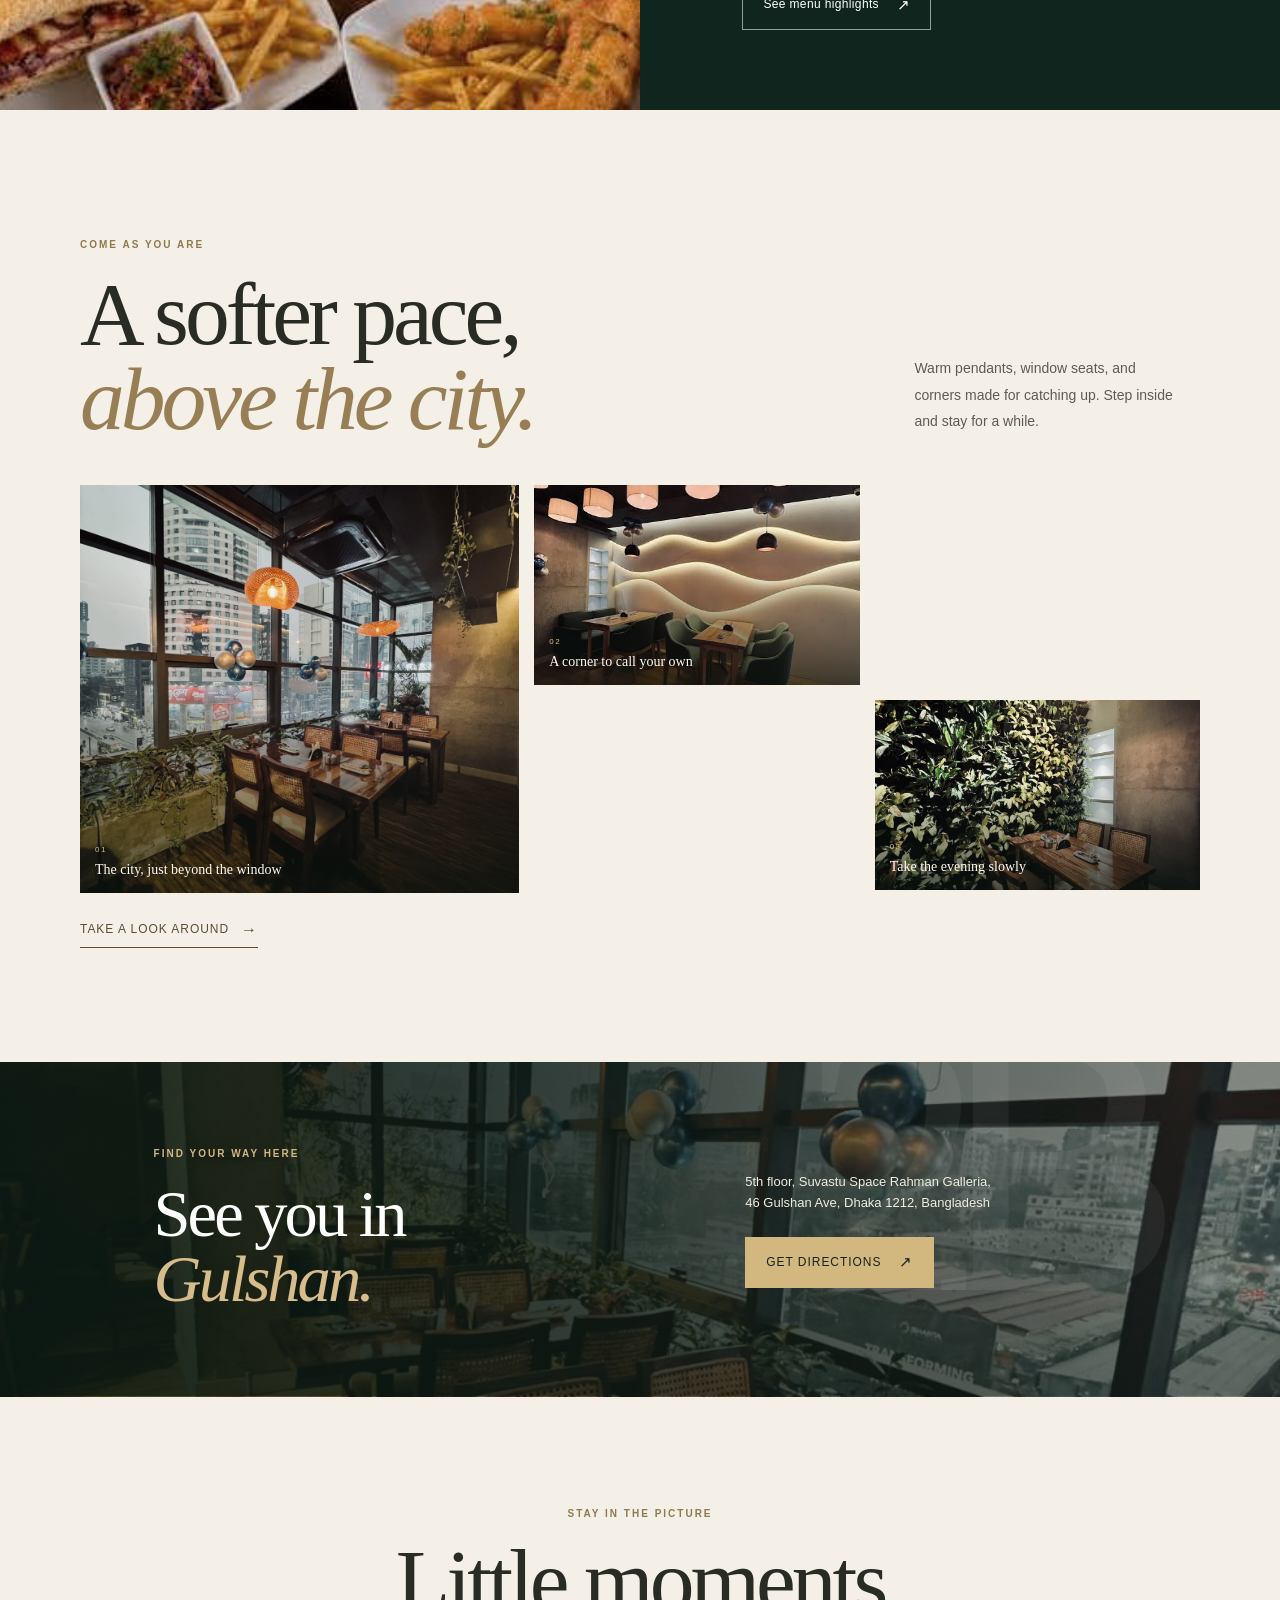
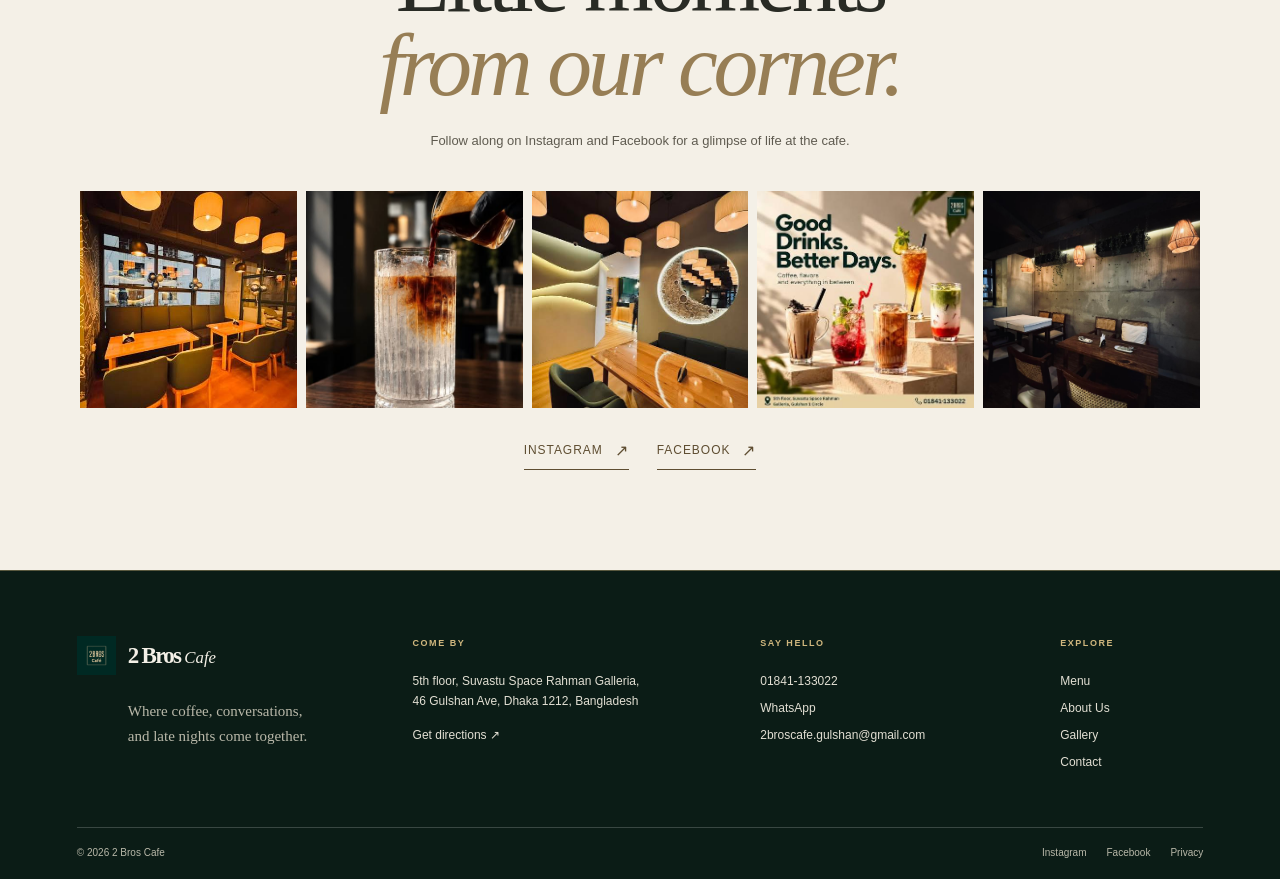
==== commit 2edf5d65: "Add cinematic photo controls to cafe hero Co-authored-by: Copilot App <223556219+Copilot@users.norep" ====
--- a/index.html
+++ b/index.html
@@ -68,7 +68,9 @@
 
   <main id="main">
     <section class="hero hero--premium">
-      <img class="hero__image" src="Assets/interior-10.jpg" width="1080" height="1351" alt="A softly illuminated dining room at 2 Bros Cafe" fetchpriority="high">
+      <img class="hero__image is-active" src="Assets/interior-10.jpg" width="1080" height="1351" alt="A softly illuminated dining room at 2 Bros Cafe" fetchpriority="high" data-hero-slide aria-hidden="false">
+      <img class="hero__image" src="Assets/interior-7.jpg" width="1080" height="1351" alt="Window-side seating looking out over Gulshan" loading="lazy" data-hero-slide aria-hidden="true">
+      <img class="hero__image" src="Assets/interior-11.jpg" width="1080" height="1351" alt="A quiet green corner at 2 Bros Cafe" loading="lazy" data-hero-slide aria-hidden="true">
       <div class="hero__shade"></div>
       <div class="hero__content">
         <p class="eyebrow eyebrow--light">A cafe above the city <span aria-hidden="true">·</span> Gulshan, Dhaka</p>
@@ -82,6 +84,12 @@
       <div class="hero__signature">
         <span class="hero__signature-mark" aria-hidden="true">2B</span>
         <span>Fifth floor<br>Gulshan Avenue</span>
+      </div>
+      <div class="hero__controls" aria-label="Cafe photo gallery">
+        <span class="hero__slide-count" aria-hidden="true"><span data-slide-current>01</span> <i>/</i> 03</span>
+        <button type="button" data-hero-previous aria-label="Show previous cafe photo">←</button>
+        <button type="button" data-hero-toggle aria-label="Pause photo slideshow">Ⅱ</button>
+        <button type="button" data-hero-next aria-label="Show next cafe photo">→</button>
       </div>
       <a class="hero__scroll" href="#first-look"><span class="hero__scroll-line" aria-hidden="true"></span><span>Discover the cafe</span></a>
     </section>
--- a/css/style.css
+++ b/css/style.css
@@ -596,3 +596,48 @@
   .home-ribbon__track { animation: none; }
   .has-motion [data-reveal] { opacity: 1; transform: none; transition: none; }
 }
+.hero--premium .hero__image {
+  z-index: 0;
+  opacity: 0;
+  transform: scale(1.035);
+  animation: none;
+  transition: opacity 1.1s ease, transform 7s cubic-bezier(.2,.7,.2,1);
+}
+.hero--premium .hero__image.is-active { opacity: 1; transform: scale(1); }
+.hero__signature { right: clamp(195px, 20vw, 320px); bottom: 31px; }
+.hero__controls {
+  position: absolute;
+  z-index: 2;
+  right: clamp(28px, 6vw, 88px);
+  bottom: 28px;
+  display: flex;
+  align-items: center;
+  gap: 8px;
+  color: #f3eddf;
+}
+.hero__slide-count {
+  min-width: 46px;
+  margin-right: 4px;
+  color: rgba(247, 241, 226, .8);
+  font-size: 9px;
+  letter-spacing: .14em;
+}
+.hero__slide-count i { margin-inline: 3px; color: #d3b77b; font-style: normal; }
+.hero__controls button {
+  display: grid;
+  width: 42px;
+  height: 42px;
+  place-items: center;
+  border: 1px solid rgba(224, 200, 149, .58);
+  border-radius: 50%;
+  background: rgba(12, 29, 24, .3);
+  color: #f4f0e7;
+  cursor: pointer;
+  transition: background .2s ease, color .2s ease, transform .2s ease;
+}
+.hero__controls button:hover { transform: translateY(-2px); background: #d3b77b; color: #10251e; }
+.hero__controls button:focus-visible { outline-color: #e4d1a5; }
+@media (prefers-reduced-motion: reduce) {
+  .hero--premium .hero__image { transform: none; transition: none; }
+  .hero__controls [data-hero-toggle] { display: none; }
+}
--- a/css/responsive.css
+++ b/css/responsive.css
@@ -170,6 +170,7 @@
 
 @media (max-width: 850px) {
   .site-header--hero { position: fixed; z-index: 12; }
+  .hero__signature { display: none; }
   .home-menu { padding-block: 85px 90px; }
   .home-menu__card--offset { margin-top: 34px; }
   .social-grid { gap: 7px; }
@@ -183,6 +184,9 @@
 @media (max-width: 600px) {
   .site-header--hero { min-height: 74px; }
   .site-header--hero.is-scrolled { min-height: 68px; }
+  .hero__controls { right: 16px; bottom: 56px; gap: 6px; }
+  .hero__slide-count { min-width: 38px; margin-right: 1px; font-size: 8px; }
+  .hero__controls button { width: 36px; height: 36px; }
   .home-ribbon { flex-wrap: nowrap; justify-content: flex-start; }
   .home-ribbon__track { gap: 17px; }
   .home-menu { padding-block: 72px 78px; }
